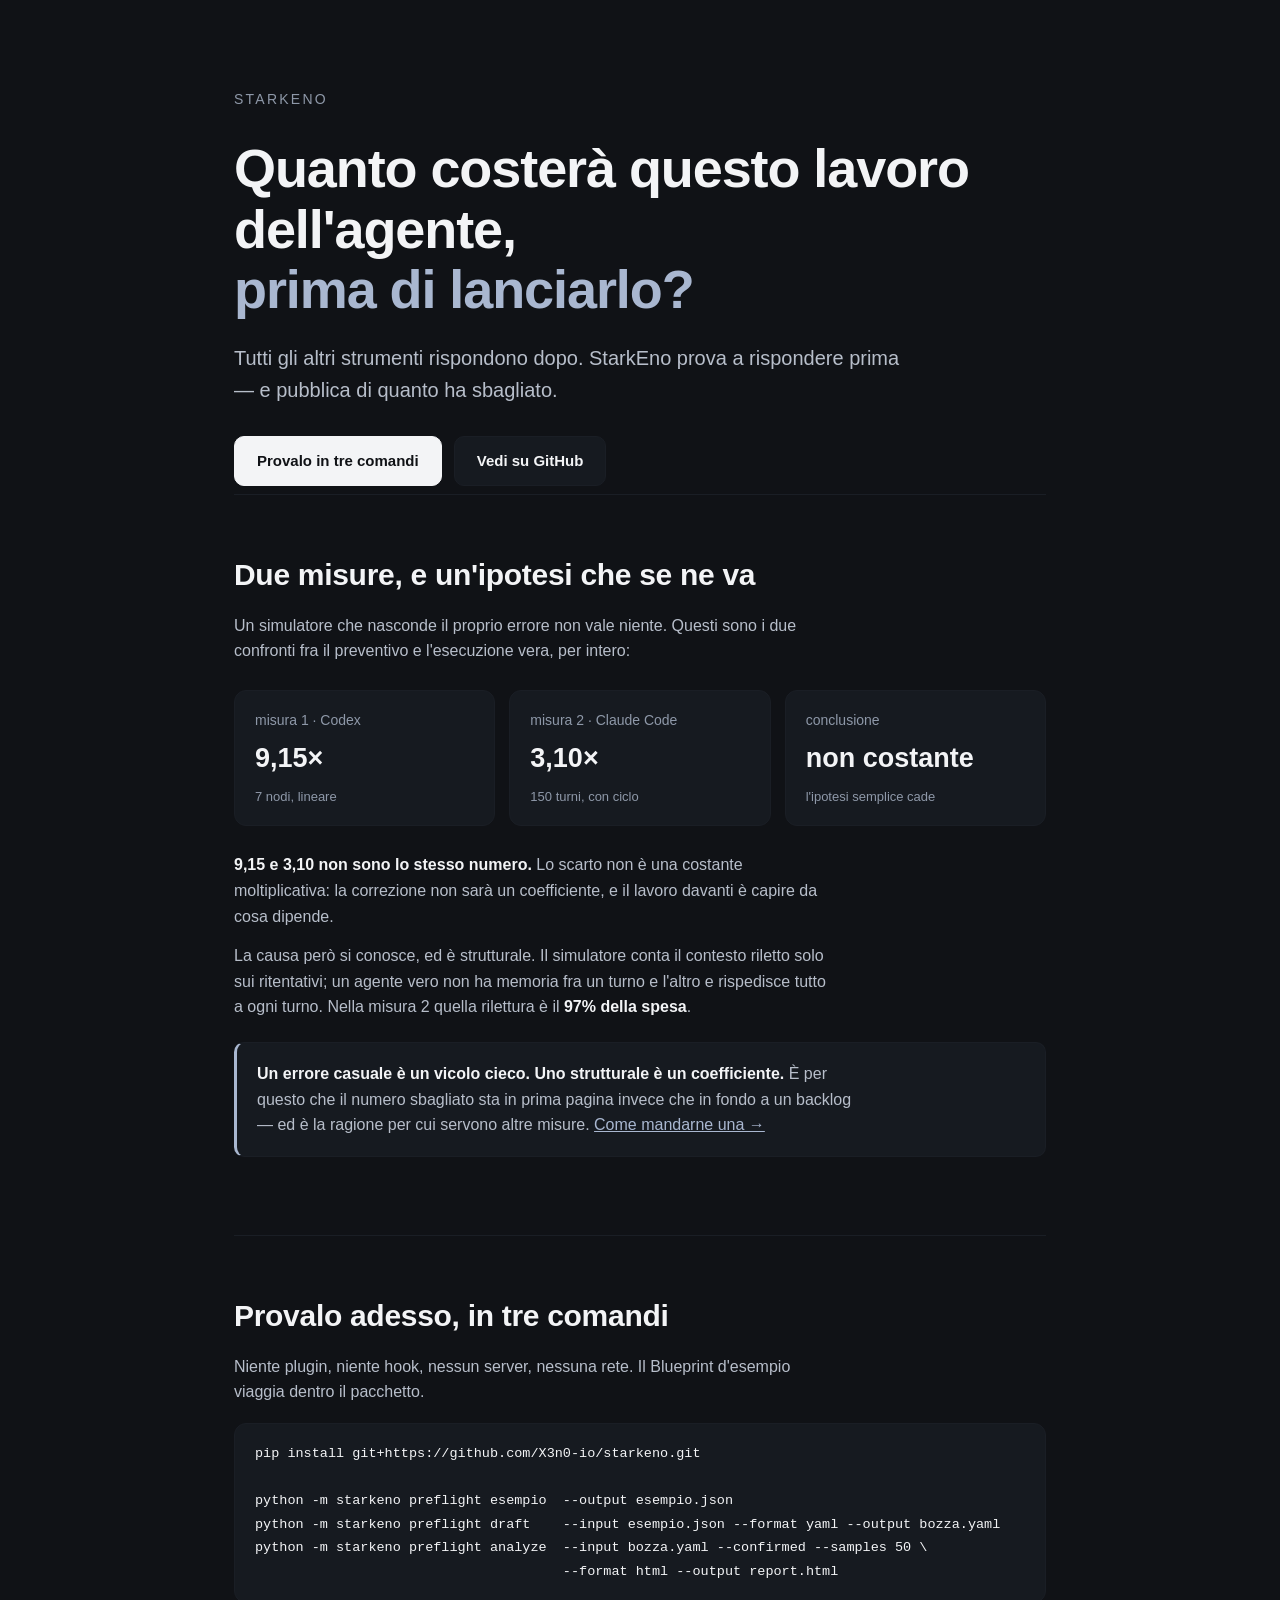
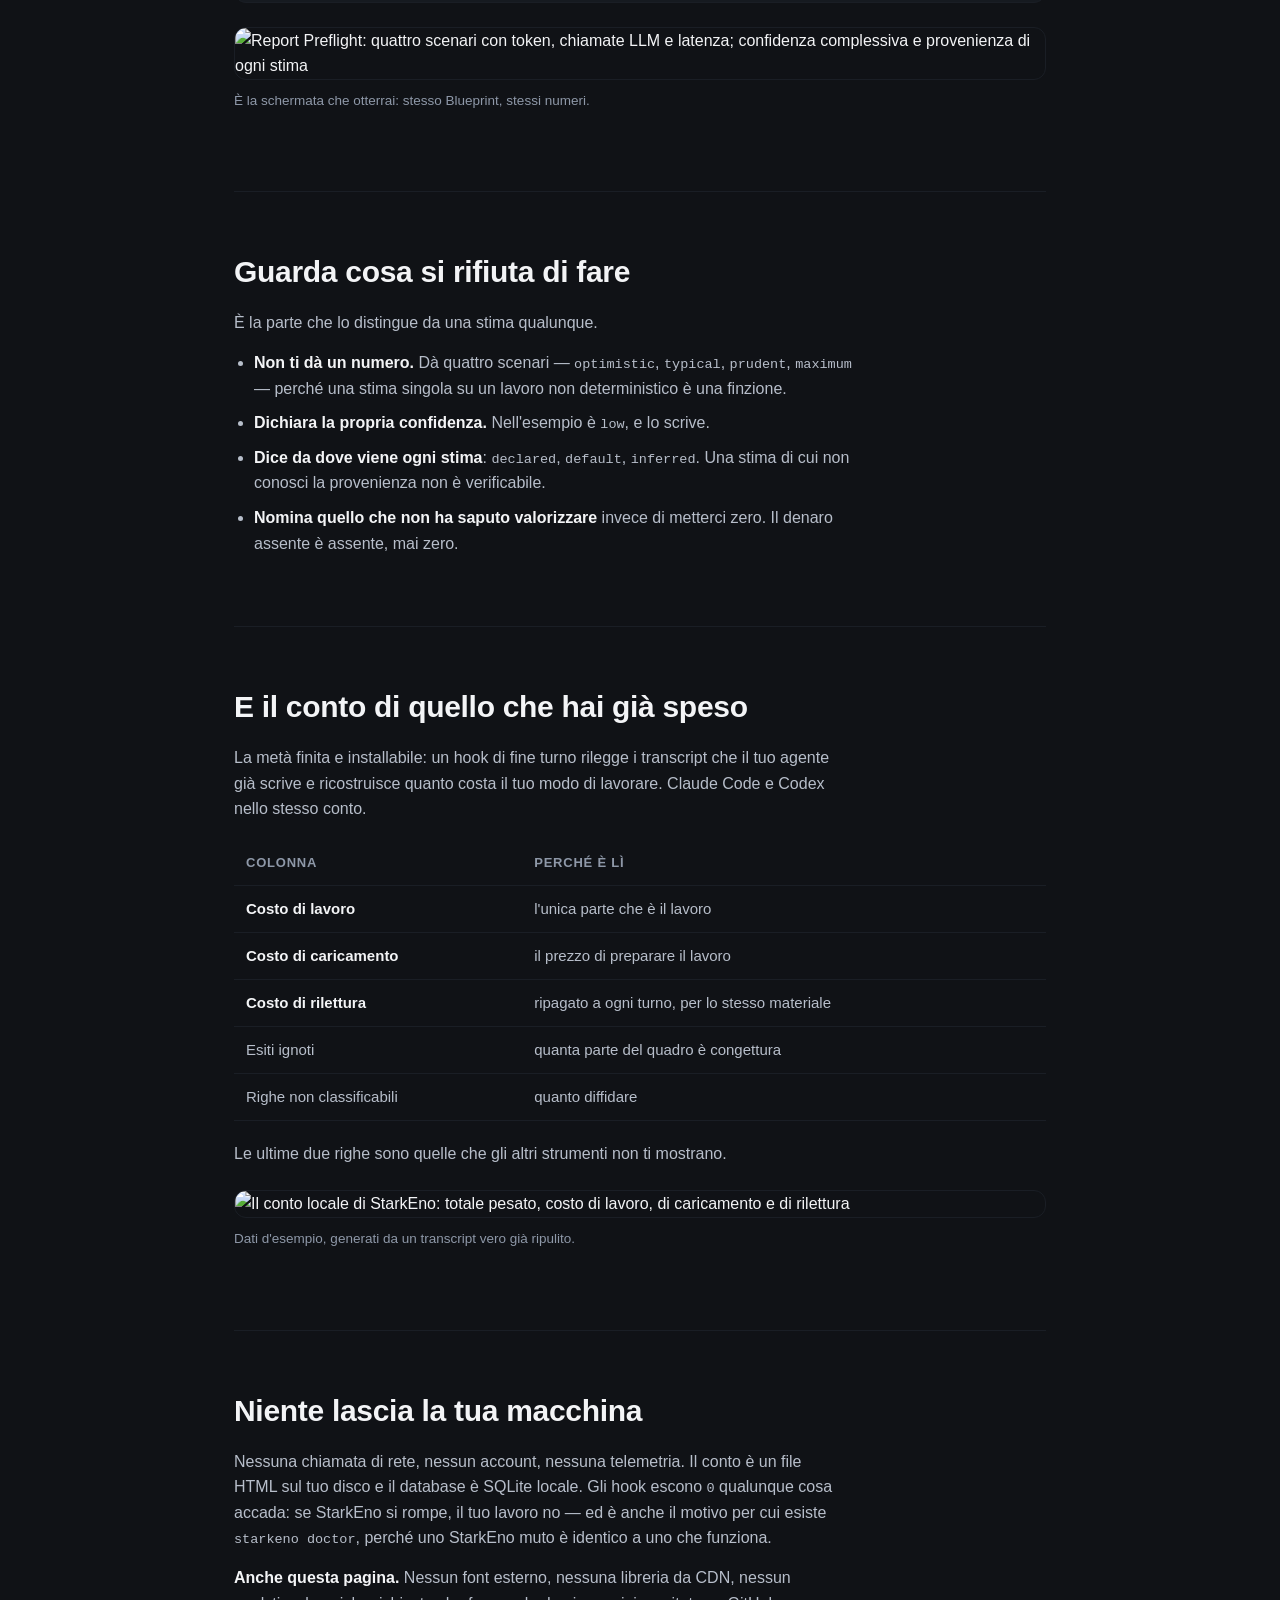
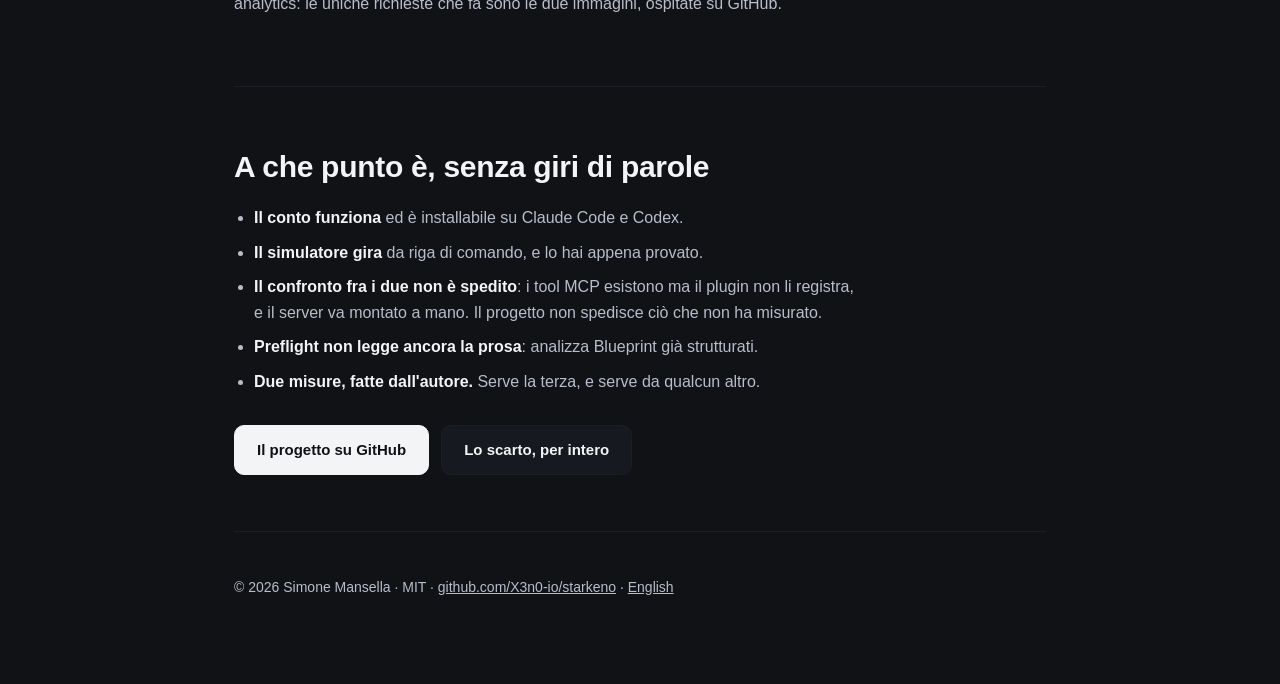
==== sito/index.html @ f973f172 "feat: il sito, e non traccia chi lo legge Il progetto non aveva un posto dove mandare chi non e' pro" ====
<!doctype html>
<html lang="it">
<head>
<meta charset="utf-8">
<meta name="viewport" content="width=device-width, initial-scale=1">
<title>StarkEno — quanto costerà, prima di lanciarlo</title>
<meta name="description" content="Simula quanto costerà un lavoro con Claude Code o Codex prima di lanciarlo, e tiene il conto locale di quanto è costato davvero. Tutto sulla tua macchina.">
<style>
  /* Nessuna richiesta a terzi: font di sistema, zero CDN, zero analytics.
     Un sito che traccia chi lo legge smentirebbe la promessa del progetto. */
  :root{
    --fondo:#101216; --carta:#161a20; --bordo:#1a1e25;
    --testo:#f3f4f6; --tenue:#b7beca; --debole:#8e98a8; --accento:#a9b7d0;
  }
  *{margin:0;padding:0;box-sizing:border-box}
  html{scroll-behavior:smooth}
  body{
    background:var(--fondo); color:var(--testo); line-height:1.6;
    font-family:-apple-system,BlinkMacSystemFont,"Segoe UI",Roboto,Helvetica,Arial,sans-serif;
    -webkit-font-smoothing:antialiased;
  }
  .guscio{max-width:860px;margin:0 auto;padding:0 24px}
  header{padding:88px 0 8px}
  .marchio{color:var(--debole);font-size:14px;letter-spacing:.16em;text-transform:uppercase;margin-bottom:28px}
  h1{font-size:clamp(32px,5.2vw,54px);line-height:1.12;letter-spacing:-.02em;font-weight:700}
  h1 em{font-style:normal;color:var(--accento)}
  .sottotitolo{margin-top:22px;font-size:clamp(17px,2.2vw,20px);color:var(--tenue);max-width:62ch}
  h2{font-size:clamp(23px,3.2vw,30px);letter-spacing:-.01em;margin-bottom:14px;font-weight:700}
  section{padding:56px 0;border-top:1px solid var(--bordo)}
  p{color:var(--tenue);max-width:68ch;margin-bottom:14px}
  p strong{color:var(--testo);font-weight:600}
  .misure{display:grid;grid-template-columns:repeat(auto-fit,minmax(200px,1fr));gap:14px;margin:26px 0}
  .box{background:var(--carta);border:1px solid var(--bordo);border-radius:12px;padding:18px 20px}
  .box .et{color:var(--debole);font-size:14px;margin-bottom:6px}
  .box .nu{font-size:27px;font-weight:700;font-variant-numeric:tabular-nums}
  .box .no{color:var(--debole);font-size:13px;margin-top:6px}
  pre{background:var(--carta);border:1px solid var(--bordo);border-radius:12px;
      padding:18px 20px;overflow-x:auto;margin:18px 0}
  code{font-family:ui-monospace,SFMono-Regular,Menlo,Consolas,monospace;font-size:13.5px;color:var(--tenue)}
  pre code{color:var(--testo);line-height:1.75}
  .cta{display:flex;gap:12px;flex-wrap:wrap;margin-top:30px}
  .bottone{display:inline-block;padding:12px 22px;border-radius:10px;text-decoration:none;
           font-weight:600;font-size:15px;border:1px solid var(--bordo)}
  .primario{background:var(--testo);color:var(--fondo);border-color:var(--testo)}
  .secondario{background:var(--carta);color:var(--testo)}
  ul{color:var(--tenue);margin:0 0 14px 20px;max-width:68ch}
  li{margin-bottom:9px}
  li strong{color:var(--testo)}
  table{width:100%;border-collapse:collapse;margin:20px 0;font-size:15px}
  th,td{text-align:left;padding:11px 12px;border-bottom:1px solid var(--bordo)}
  th{color:var(--debole);font-weight:600;font-size:13px;text-transform:uppercase;letter-spacing:.06em}
  td{color:var(--tenue)} td strong{color:var(--testo)}
  figure{margin:24px 0}
  img{width:100%;border-radius:12px;border:1px solid var(--bordo);display:block}
  figcaption{color:var(--debole);font-size:13.5px;margin-top:10px}
  .nota{background:var(--carta);border:1px solid var(--bordo);border-left:3px solid var(--accento);
        border-radius:10px;padding:18px 20px;margin:22px 0}
  .nota p:last-child{margin-bottom:0}
  footer{padding:44px 0 72px;border-top:1px solid var(--bordo);color:var(--debole);font-size:14px}
  footer a{color:var(--tenue)}
  a{color:var(--accento)}
</style>
</head>
<body>
<div class="guscio">

<header>
  <div class="marchio">StarkEno</div>
  <h1>Quanto costerà questo lavoro dell'agente,<br><em>prima di lanciarlo?</em></h1>
  <p class="sottotitolo">
    Tutti gli altri strumenti rispondono dopo. StarkEno prova a rispondere prima — e
    pubblica di quanto ha sbagliato.
  </p>
  <div class="cta">
    <a class="bottone primario" href="#prova">Provalo in tre comandi</a>
    <a class="bottone secondario" href="https://github.com/X3n0-io/starkeno">Vedi su GitHub</a>
  </div>
</header>

<section id="misure">
  <h2>Due misure, e un'ipotesi che se ne va</h2>
  <p>
    Un simulatore che nasconde il proprio errore non vale niente. Questi sono i due
    confronti fra il preventivo e l'esecuzione vera, per intero:
  </p>
  <div class="misure">
    <div class="box"><div class="et">misura 1 · Codex</div><div class="nu">9,15×</div><div class="no">7 nodi, lineare</div></div>
    <div class="box"><div class="et">misura 2 · Claude Code</div><div class="nu">3,10×</div><div class="no">150 turni, con ciclo</div></div>
    <div class="box"><div class="et">conclusione</div><div class="nu">non costante</div><div class="no">l'ipotesi semplice cade</div></div>
  </div>
  <p>
    <strong>9,15 e 3,10 non sono lo stesso numero.</strong> Lo scarto non è una costante
    moltiplicativa: la correzione non sarà un coefficiente, e il lavoro davanti è capire
    da cosa dipende.
  </p>
  <p>
    La causa però si conosce, ed è strutturale. Il simulatore conta il contesto riletto
    solo sui ritentativi; un agente vero non ha memoria fra un turno e l'altro e
    rispedisce tutto a ogni turno. Nella misura 2 quella rilettura è il
    <strong>97% della spesa</strong>.
  </p>
  <div class="nota">
    <p>
      <strong>Un errore casuale è un vicolo cieco. Uno strutturale è un coefficiente.</strong>
      È per questo che il numero sbagliato sta in prima pagina invece che in fondo a un
      backlog — ed è la ragione per cui servono altre misure.
      <a href="https://github.com/X3n0-io/starkeno/blob/main/docs/lo-scarto-9x.md">Come mandarne una →</a>
    </p>
  </div>
</section>

<section id="prova">
  <h2>Provalo adesso, in tre comandi</h2>
  <p>
    Niente plugin, niente hook, nessun server, nessuna rete. Il Blueprint d'esempio
    viaggia dentro il pacchetto.
  </p>
<pre><code>pip install git+https://github.com/X3n0-io/starkeno.git

python -m starkeno preflight esempio  --output esempio.json
python -m starkeno preflight draft    --input esempio.json --format yaml --output bozza.yaml
python -m starkeno preflight analyze  --input bozza.yaml --confirmed --samples 50 \
                                      --format html --output report.html</code></pre>
  <figure>
    <img src="https://raw.githubusercontent.com/X3n0-io/starkeno/main/docs/immagini/simulazione.png"
         alt="Report Preflight: quattro scenari con token, chiamate LLM e latenza; confidenza complessiva e provenienza di ogni stima">
    <figcaption>È la schermata che otterrai: stesso Blueprint, stessi numeri.</figcaption>
  </figure>
</section>

<section id="rifiuta">
  <h2>Guarda cosa si rifiuta di fare</h2>
  <p>È la parte che lo distingue da una stima qualunque.</p>
  <ul>
    <li><strong>Non ti dà un numero.</strong> Dà quattro scenari — <code>optimistic</code>, <code>typical</code>, <code>prudent</code>, <code>maximum</code> — perché una stima singola su un lavoro non deterministico è una finzione.</li>
    <li><strong>Dichiara la propria confidenza.</strong> Nell'esempio è <code>low</code>, e lo scrive.</li>
    <li><strong>Dice da dove viene ogni stima</strong>: <code>declared</code>, <code>default</code>, <code>inferred</code>. Una stima di cui non conosci la provenienza non è verificabile.</li>
    <li><strong>Nomina quello che non ha saputo valorizzare</strong> invece di metterci zero. Il denaro assente è assente, mai zero.</li>
  </ul>
</section>

<section id="conto">
  <h2>E il conto di quello che hai già speso</h2>
  <p>
    La metà finita e installabile: un hook di fine turno rilegge i transcript che il tuo
    agente già scrive e ricostruisce quanto costa il tuo modo di lavorare. Claude Code e
    Codex nello stesso conto.
  </p>
  <table>
    <tr><th>Colonna</th><th>Perché è lì</th></tr>
    <tr><td><strong>Costo di lavoro</strong></td><td>l'unica parte che è il lavoro</td></tr>
    <tr><td><strong>Costo di caricamento</strong></td><td>il prezzo di preparare il lavoro</td></tr>
    <tr><td><strong>Costo di rilettura</strong></td><td>ripagato a ogni turno, per lo stesso materiale</td></tr>
    <tr><td>Esiti ignoti</td><td>quanta parte del quadro è congettura</td></tr>
    <tr><td>Righe non classificabili</td><td>quanto diffidare</td></tr>
  </table>
  <p>Le ultime due righe sono quelle che gli altri strumenti non ti mostrano.</p>
  <figure>
    <img src="https://raw.githubusercontent.com/X3n0-io/starkeno/main/docs/immagini/conto.png"
         alt="Il conto locale di StarkEno: totale pesato, costo di lavoro, di caricamento e di rilettura">
    <figcaption>Dati d'esempio, generati da un transcript vero già ripulito.</figcaption>
  </figure>
</section>

<section id="locale">
  <h2>Niente lascia la tua macchina</h2>
  <p>
    Nessuna chiamata di rete, nessun account, nessuna telemetria. Il conto è un file HTML
    sul tuo disco e il database è SQLite locale. Gli hook escono <code>0</code> qualunque
    cosa accada: se StarkEno si rompe, il tuo lavoro no — ed è anche il motivo per cui
    esiste <code>starkeno doctor</code>, perché uno StarkEno muto è identico a uno che
    funziona.
  </p>
  <p>
    <strong>Anche questa pagina.</strong> Nessun font esterno, nessuna libreria da CDN,
    nessun analytics: le uniche richieste che fa sono le due immagini, ospitate su GitHub.
  </p>
</section>

<section id="stato">
  <h2>A che punto è, senza giri di parole</h2>
  <ul>
    <li><strong>Il conto funziona</strong> ed è installabile su Claude Code e Codex.</li>
    <li><strong>Il simulatore gira</strong> da riga di comando, e lo hai appena provato.</li>
    <li><strong>Il confronto fra i due non è spedito</strong>: i tool MCP esistono ma il plugin non li registra, e il server va montato a mano. Il progetto non spedisce ciò che non ha misurato.</li>
    <li><strong>Preflight non legge ancora la prosa</strong>: analizza Blueprint già strutturati.</li>
    <li><strong>Due misure, fatte dall'autore.</strong> Serve la terza, e serve da qualcun altro.</li>
  </ul>
  <div class="cta">
    <a class="bottone primario" href="https://github.com/X3n0-io/starkeno">Il progetto su GitHub</a>
    <a class="bottone secondario" href="https://github.com/X3n0-io/starkeno/blob/main/docs/lo-scarto-9x.md">Lo scarto, per intero</a>
  </div>
</section>

<footer>
  <p>
    © 2026 Simone Mansella · MIT ·
    <a href="https://github.com/X3n0-io/starkeno">github.com/X3n0-io/starkeno</a> ·
    <a href="https://github.com/X3n0-io/starkeno/blob/main/README.en.md">English</a>
  </p>
</footer>

</div>
</body>
</html>
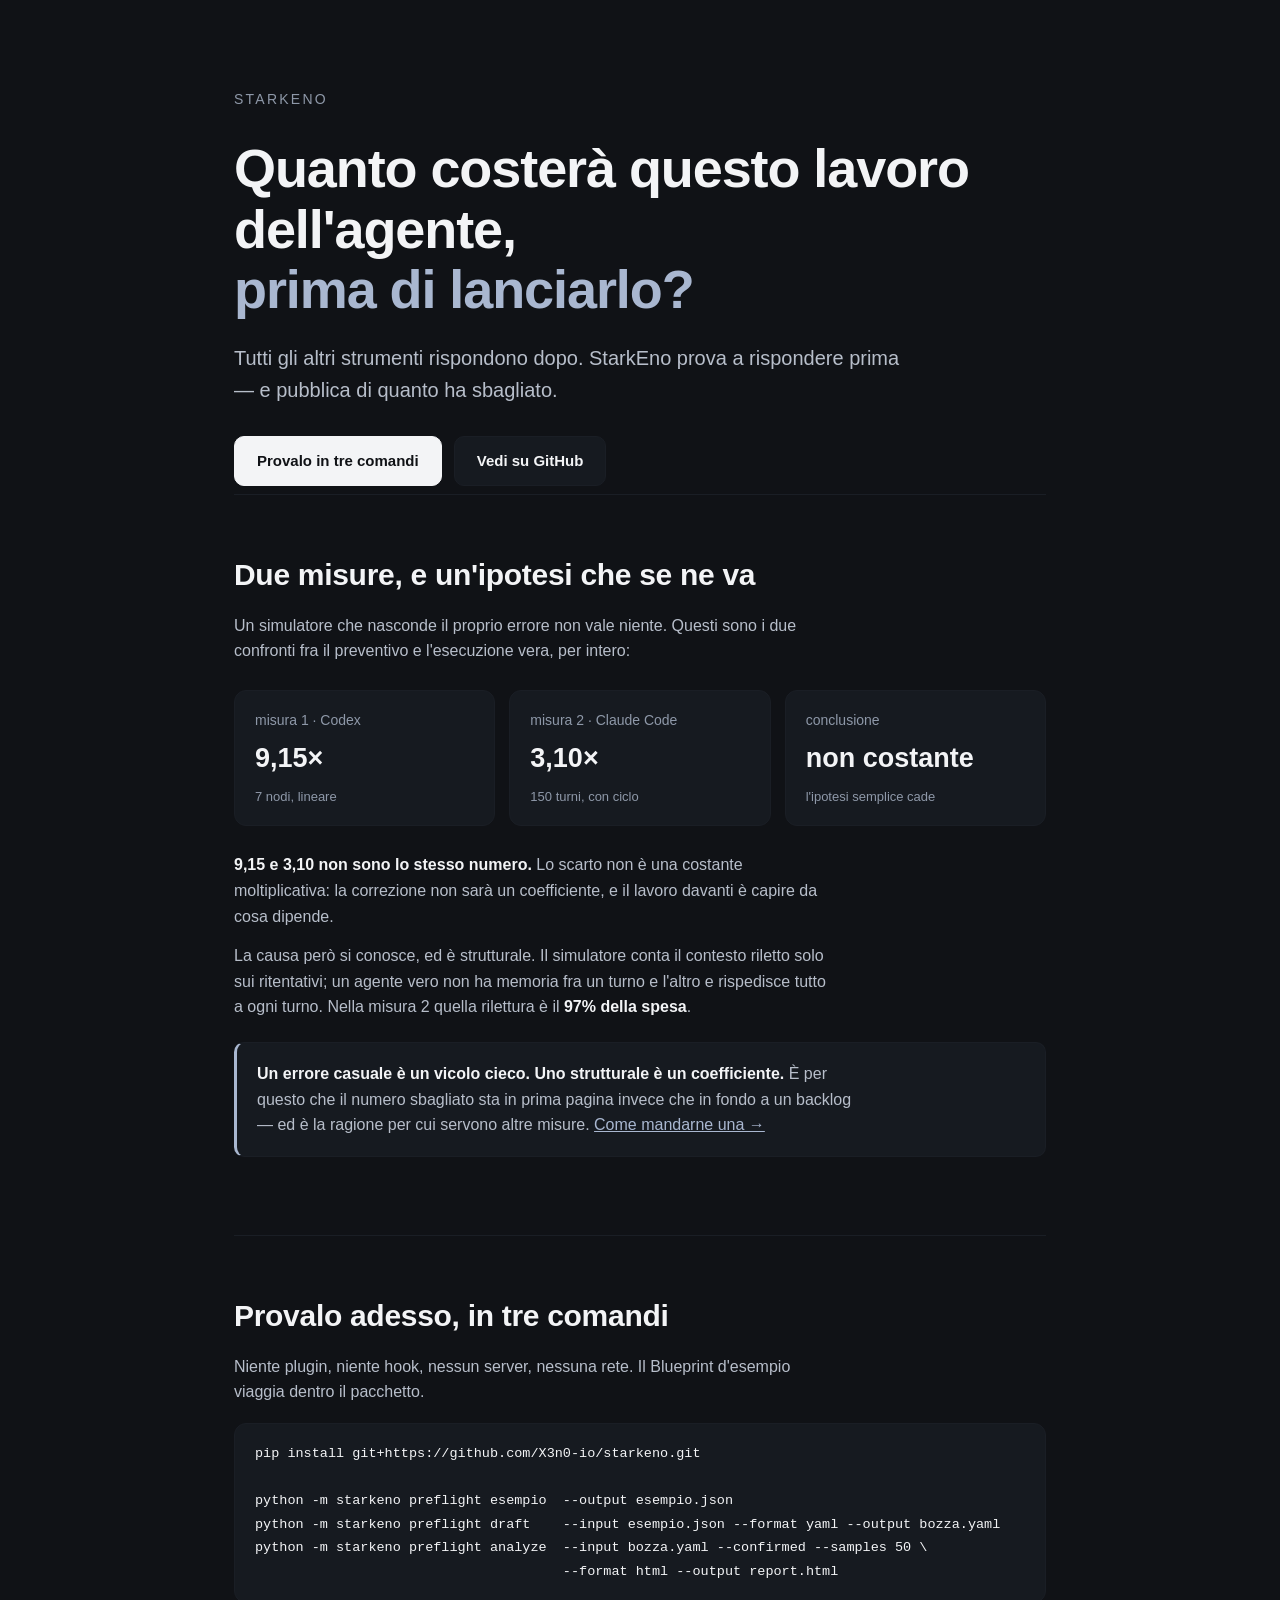
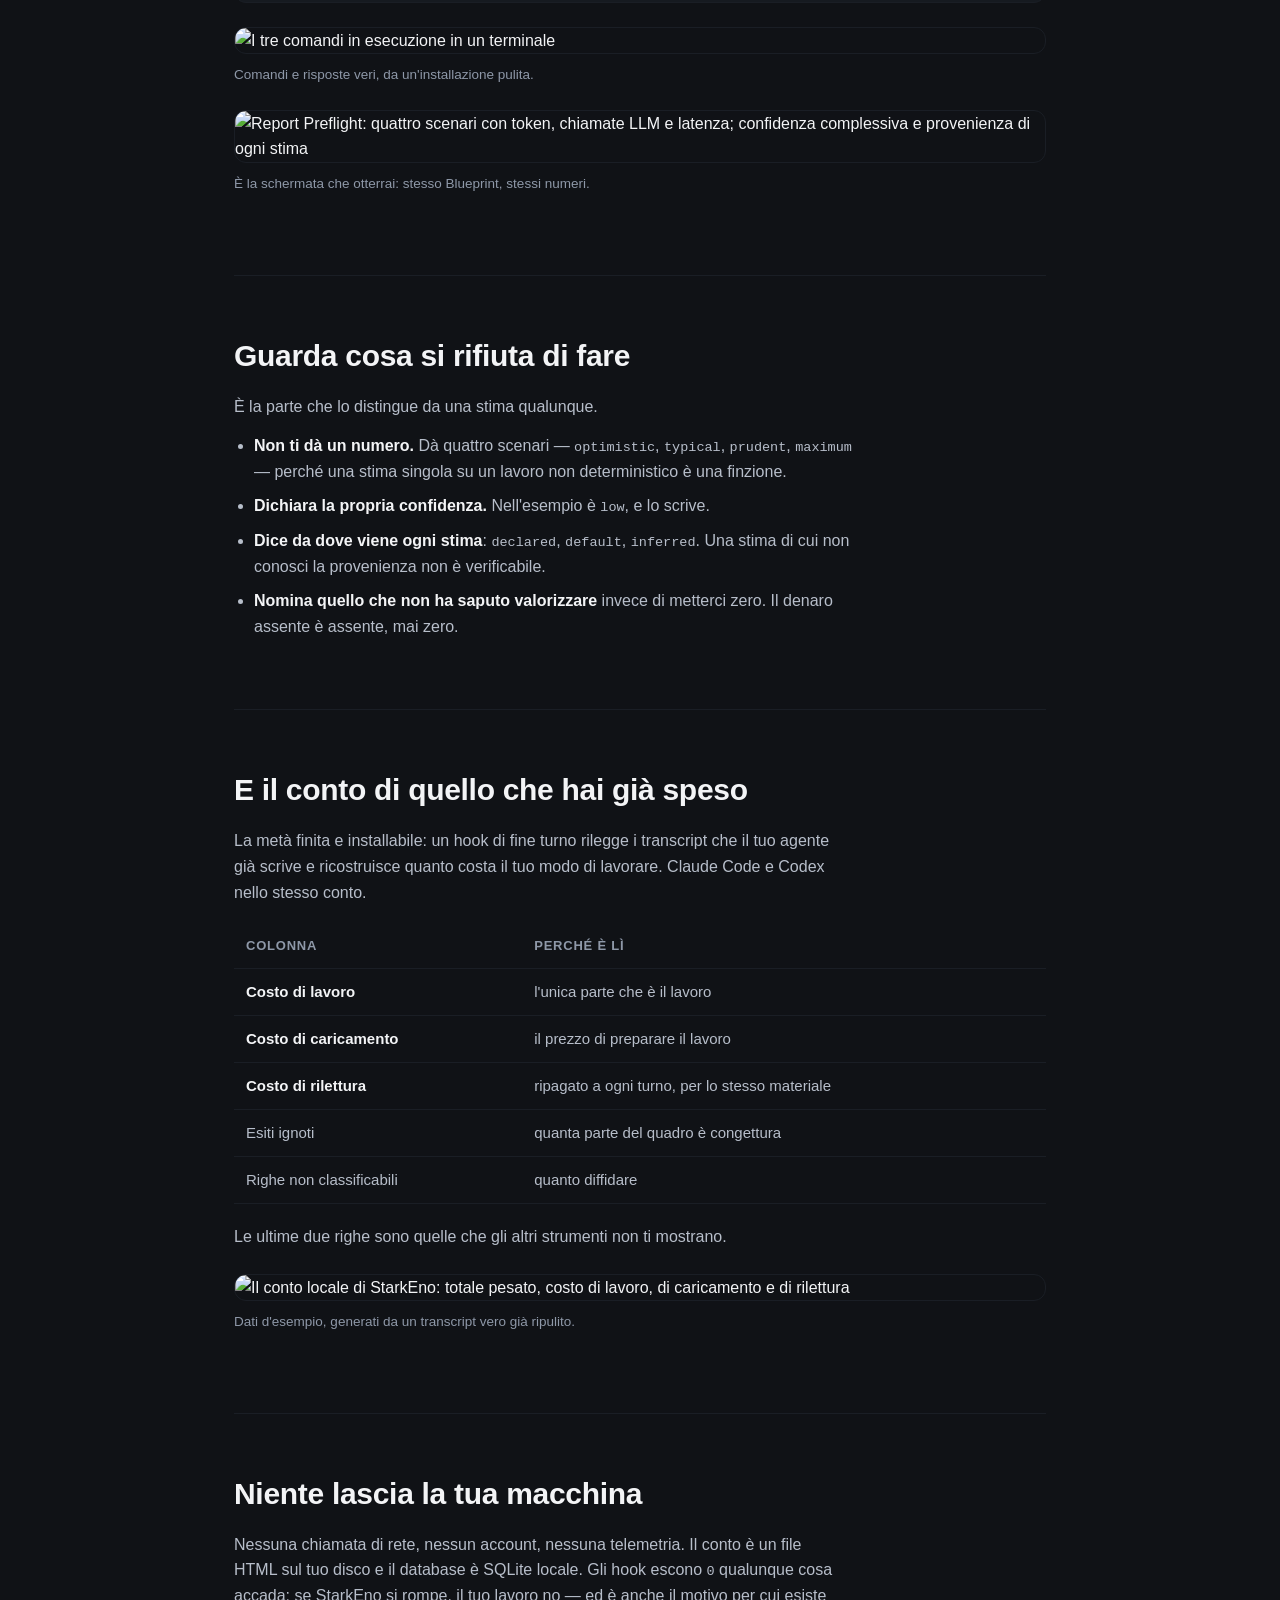
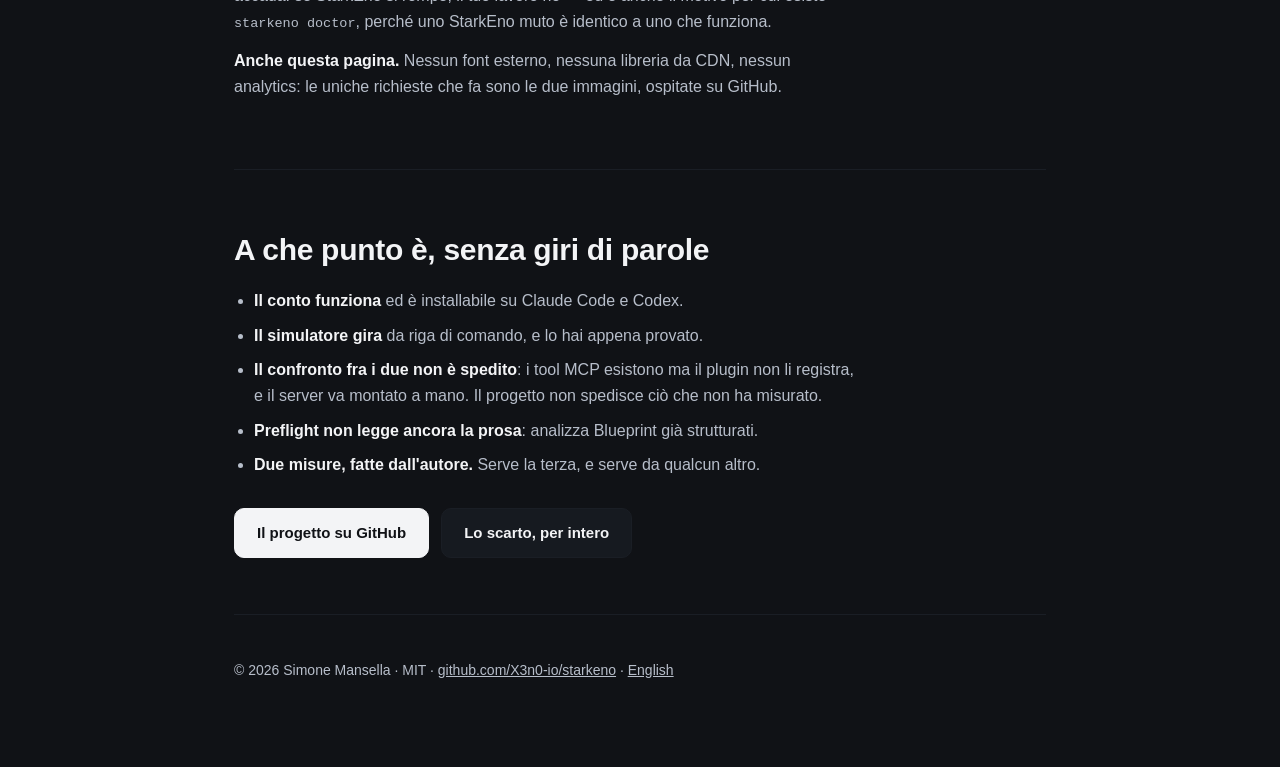
==== commit 5313491b: "feat: la GIF dei tre comandi, e il sito collegato da ogni porta Lo screenshot del report mostra il R" ====
--- a/sito/index.html
+++ b/sito/index.html
@@ -122,6 +122,11 @@
 python -m starkeno preflight analyze  --input bozza.yaml --confirmed --samples 50 \
                                       --format html --output report.html</code></pre>
   <figure>
+    <img src="https://raw.githubusercontent.com/X3n0-io/starkeno/main/docs/immagini/simulatore.gif"
+         alt="I tre comandi in esecuzione in un terminale">
+    <figcaption>Comandi e risposte veri, da un'installazione pulita.</figcaption>
+  </figure>
+  <figure>
     <img src="https://raw.githubusercontent.com/X3n0-io/starkeno/main/docs/immagini/simulazione.png"
          alt="Report Preflight: quattro scenari con token, chiamate LLM e latenza; confidenza complessiva e provenienza di ogni stima">
     <figcaption>È la schermata che otterrai: stesso Blueprint, stessi numeri.</figcaption>
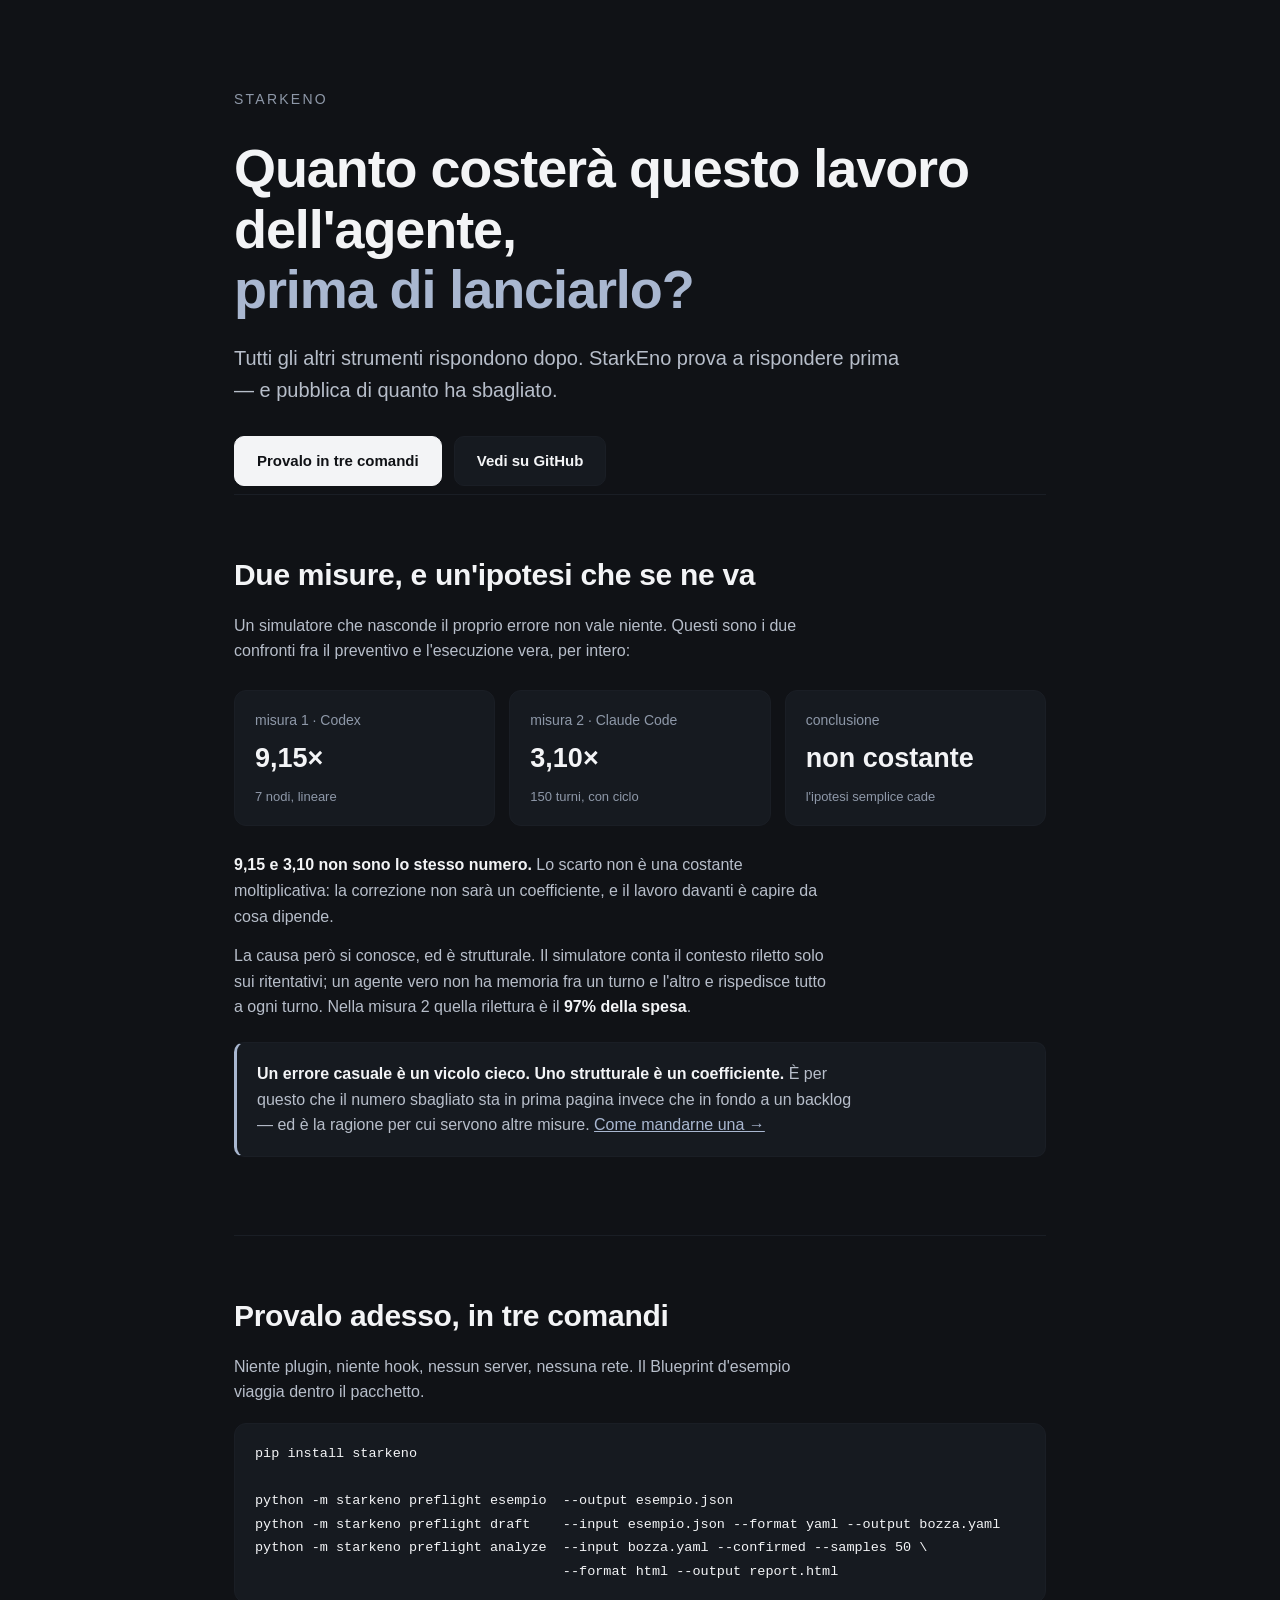
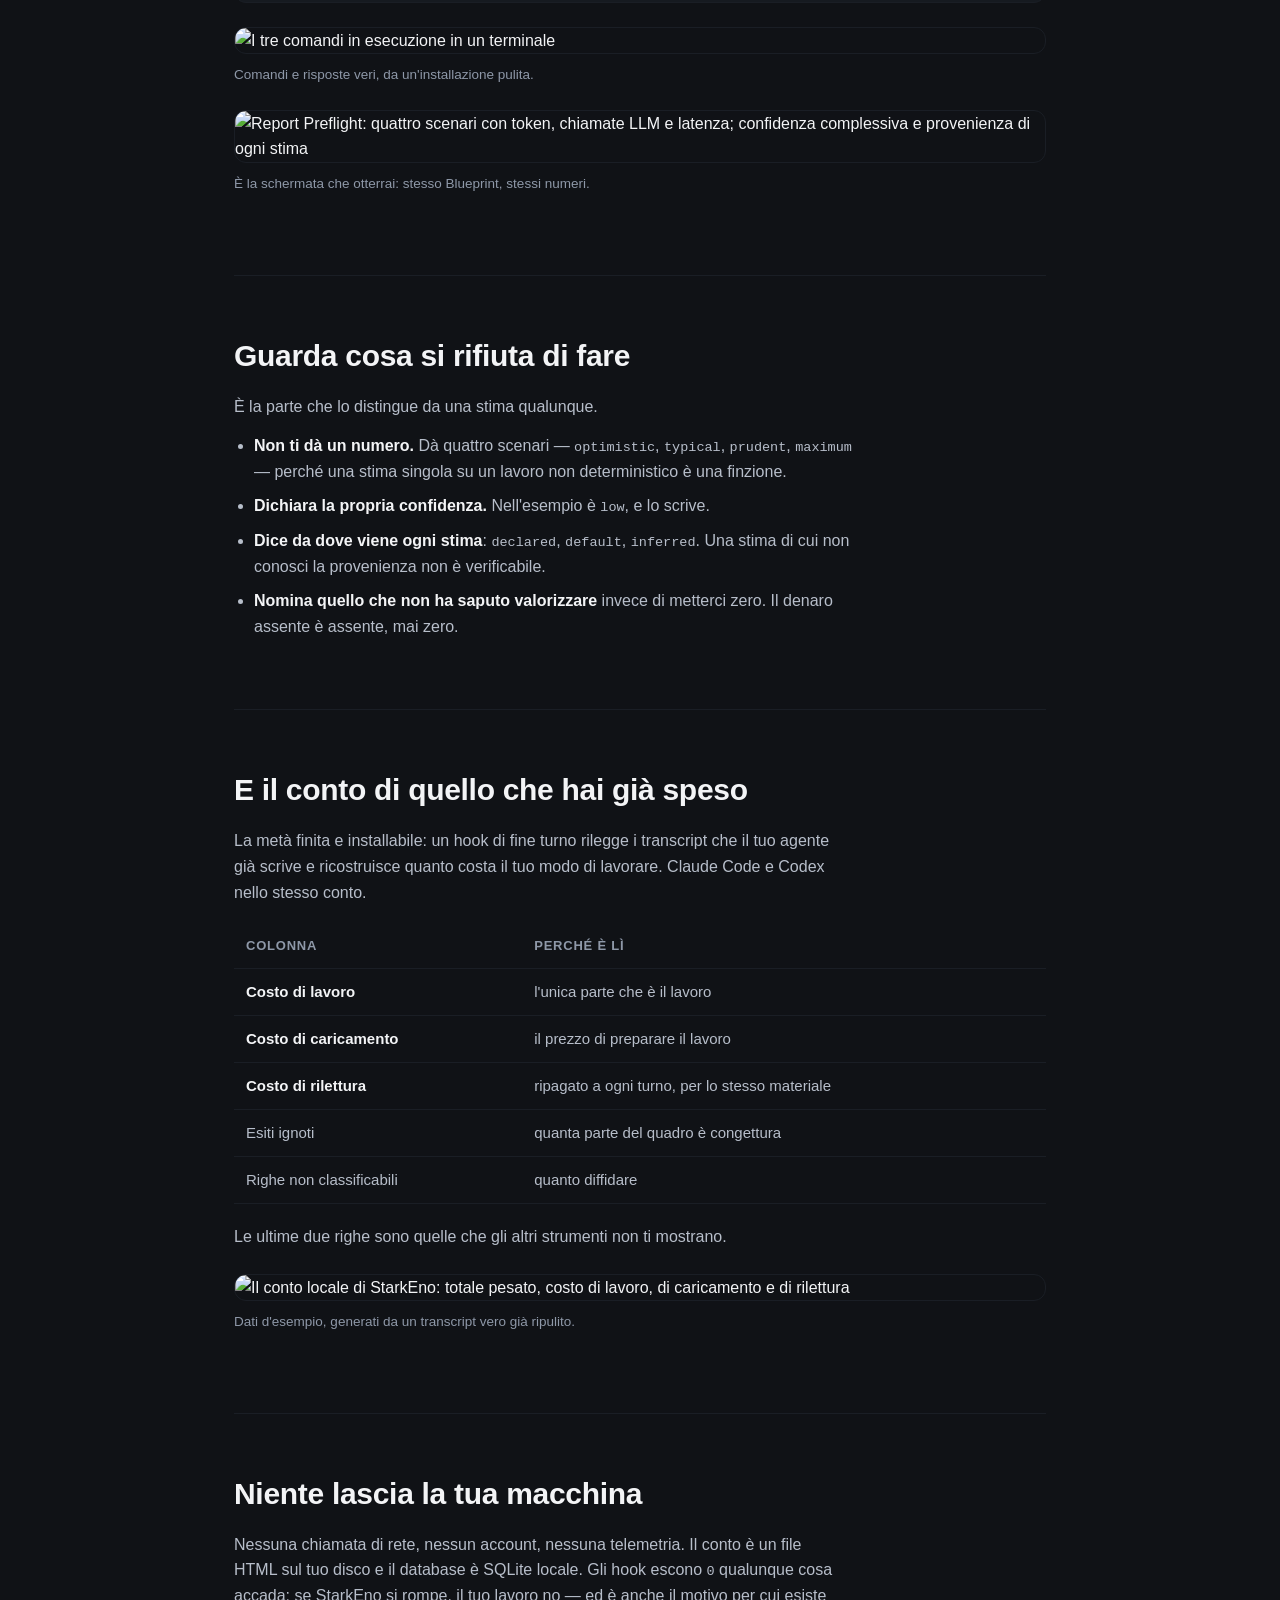
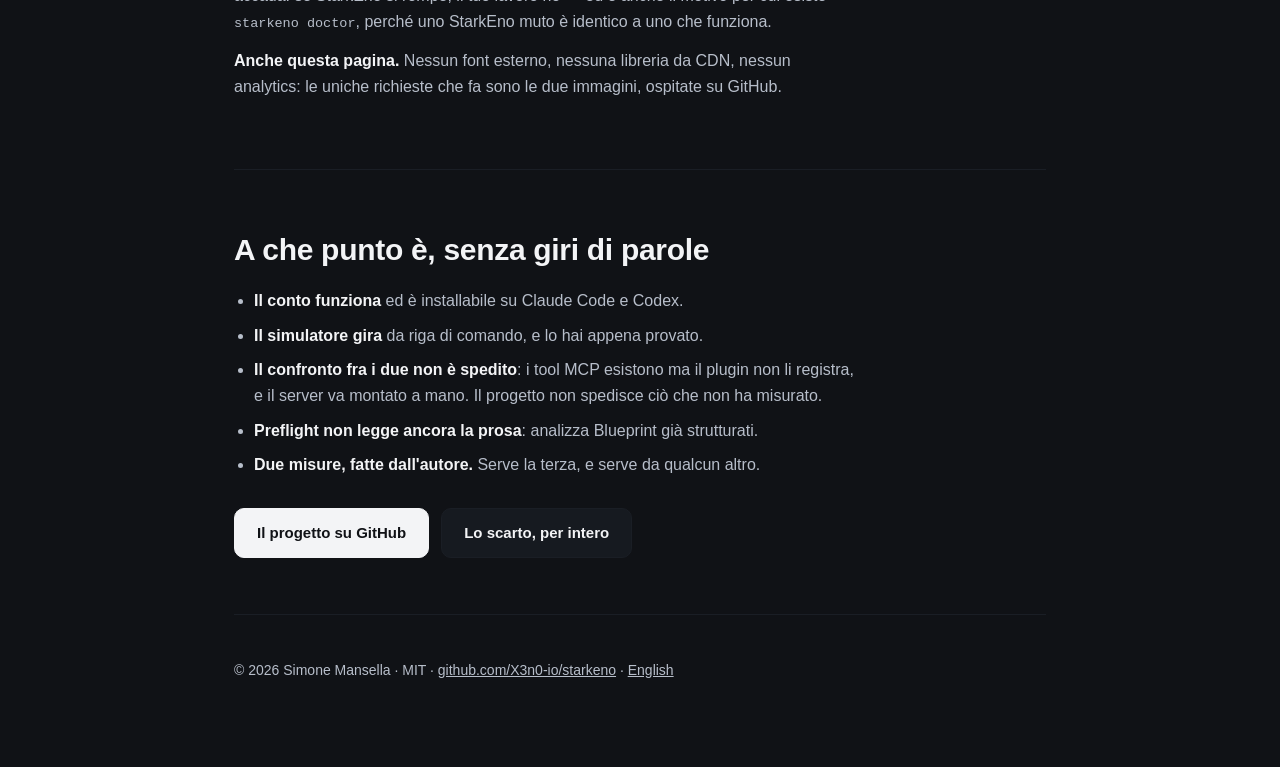
==== commit 7af6c997: "release: 0.4.1 — `pip install starkeno` La 0.4.0 e' su PyPI: wheel e sdist, pubblicate dal workflow " ====
--- a/sito/index.html
+++ b/sito/index.html
@@ -115,7 +115,7 @@
     Niente plugin, niente hook, nessun server, nessuna rete. Il Blueprint d'esempio
     viaggia dentro il pacchetto.
   </p>
-<pre><code>pip install git+https://github.com/X3n0-io/starkeno.git
+<pre><code>pip install starkeno
 
 python -m starkeno preflight esempio  --output esempio.json
 python -m starkeno preflight draft    --input esempio.json --format yaml --output bozza.yaml
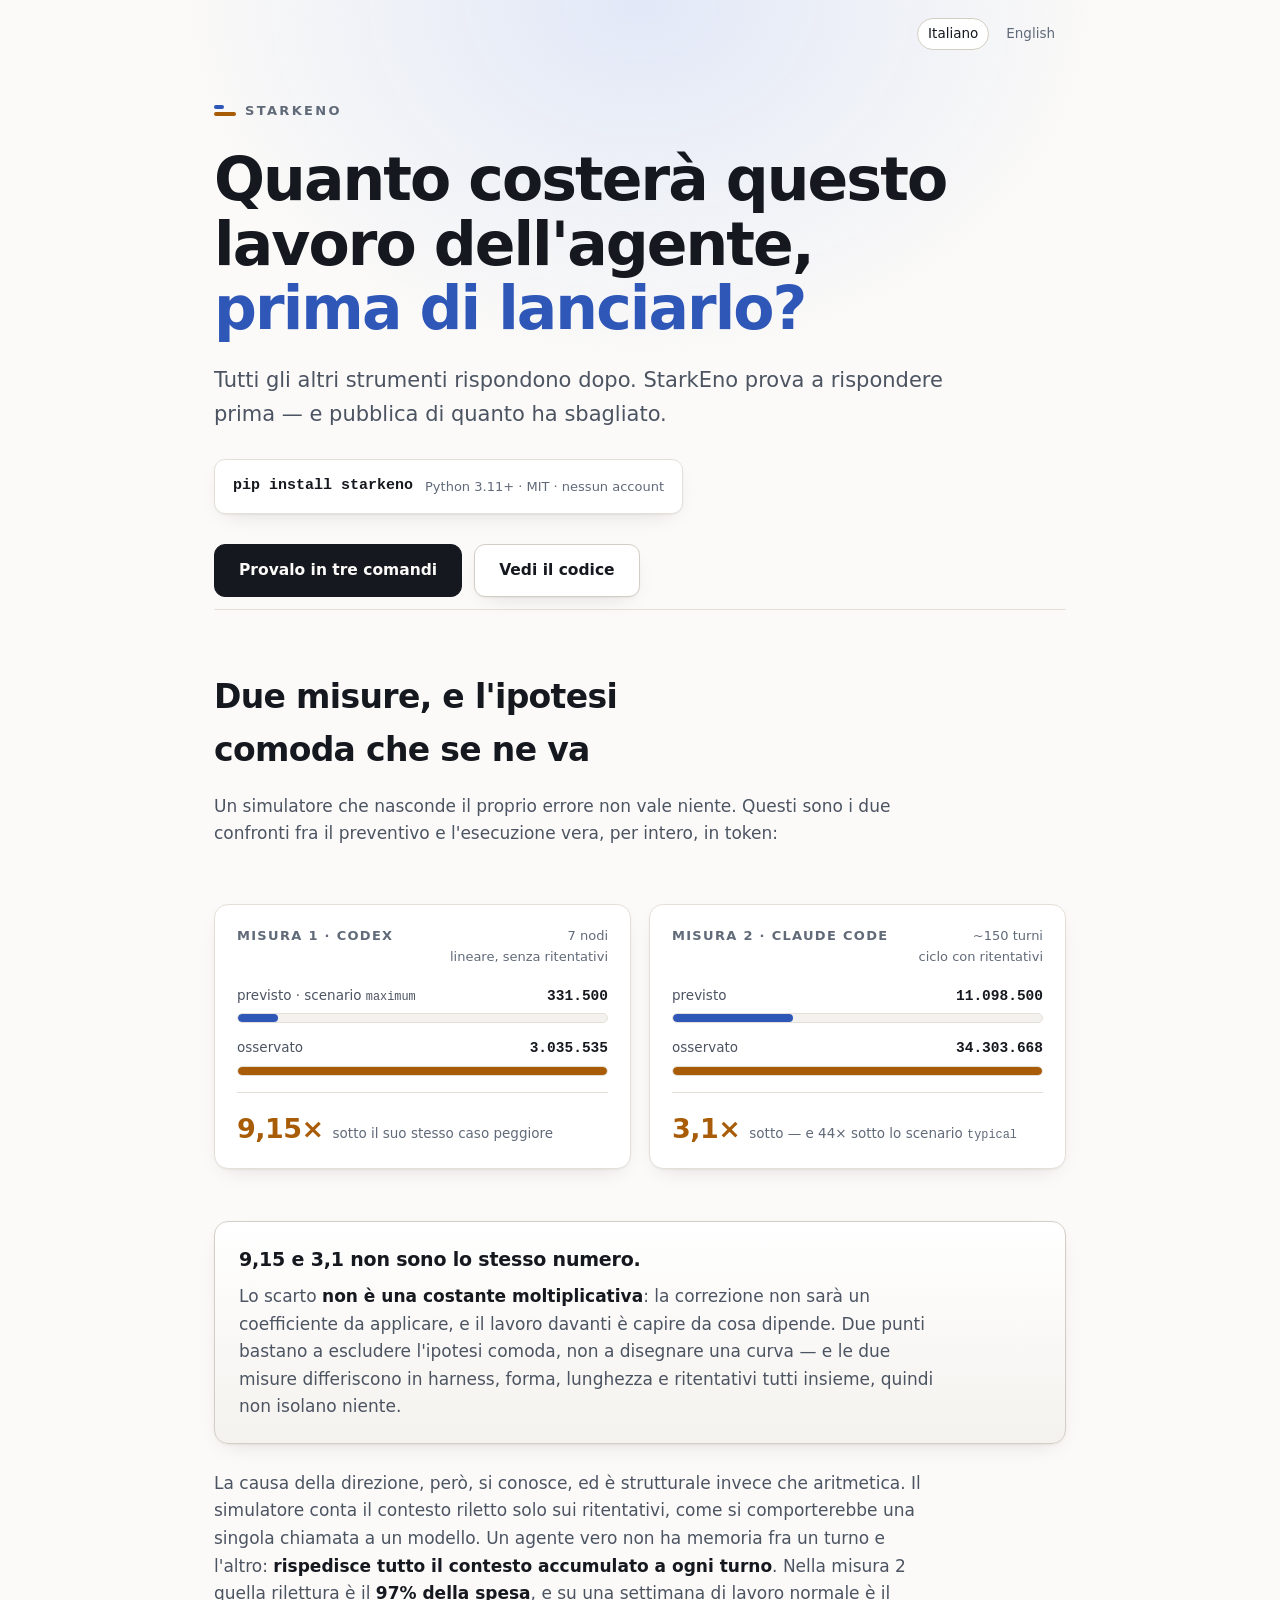
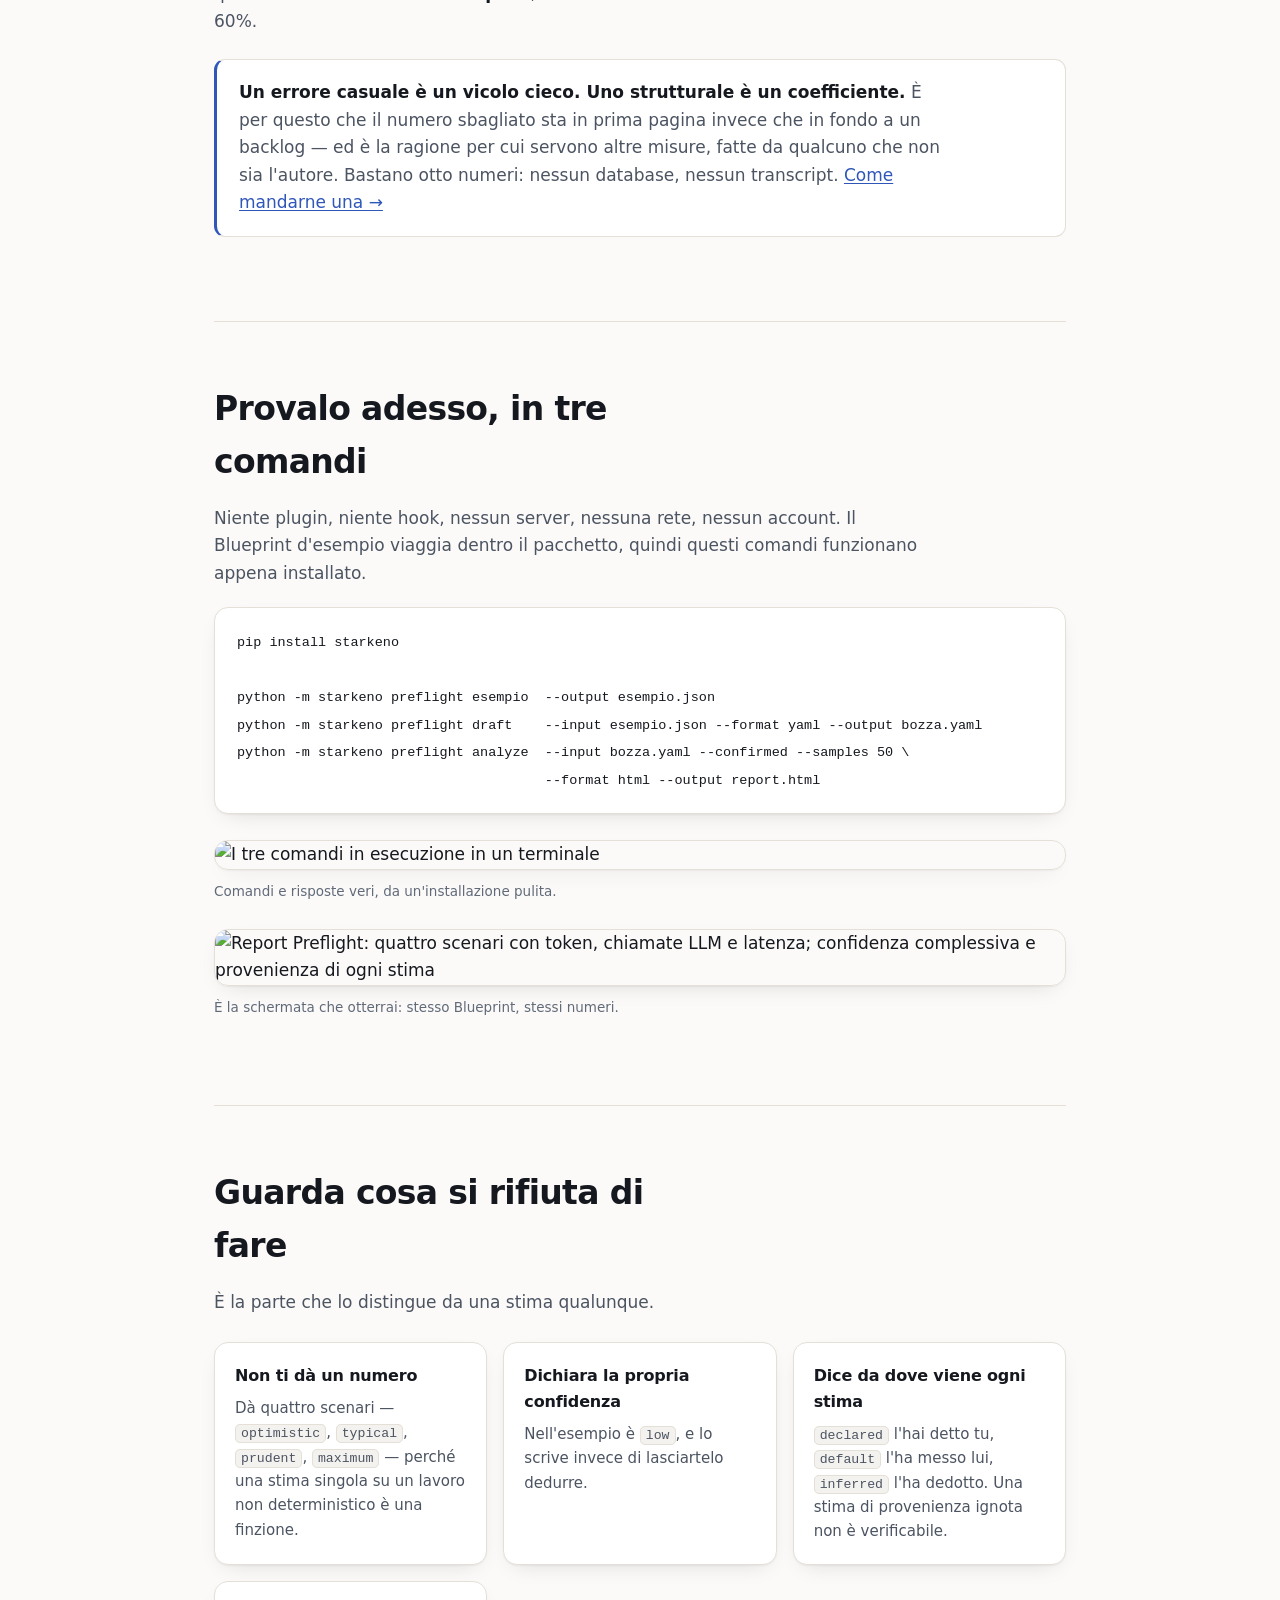
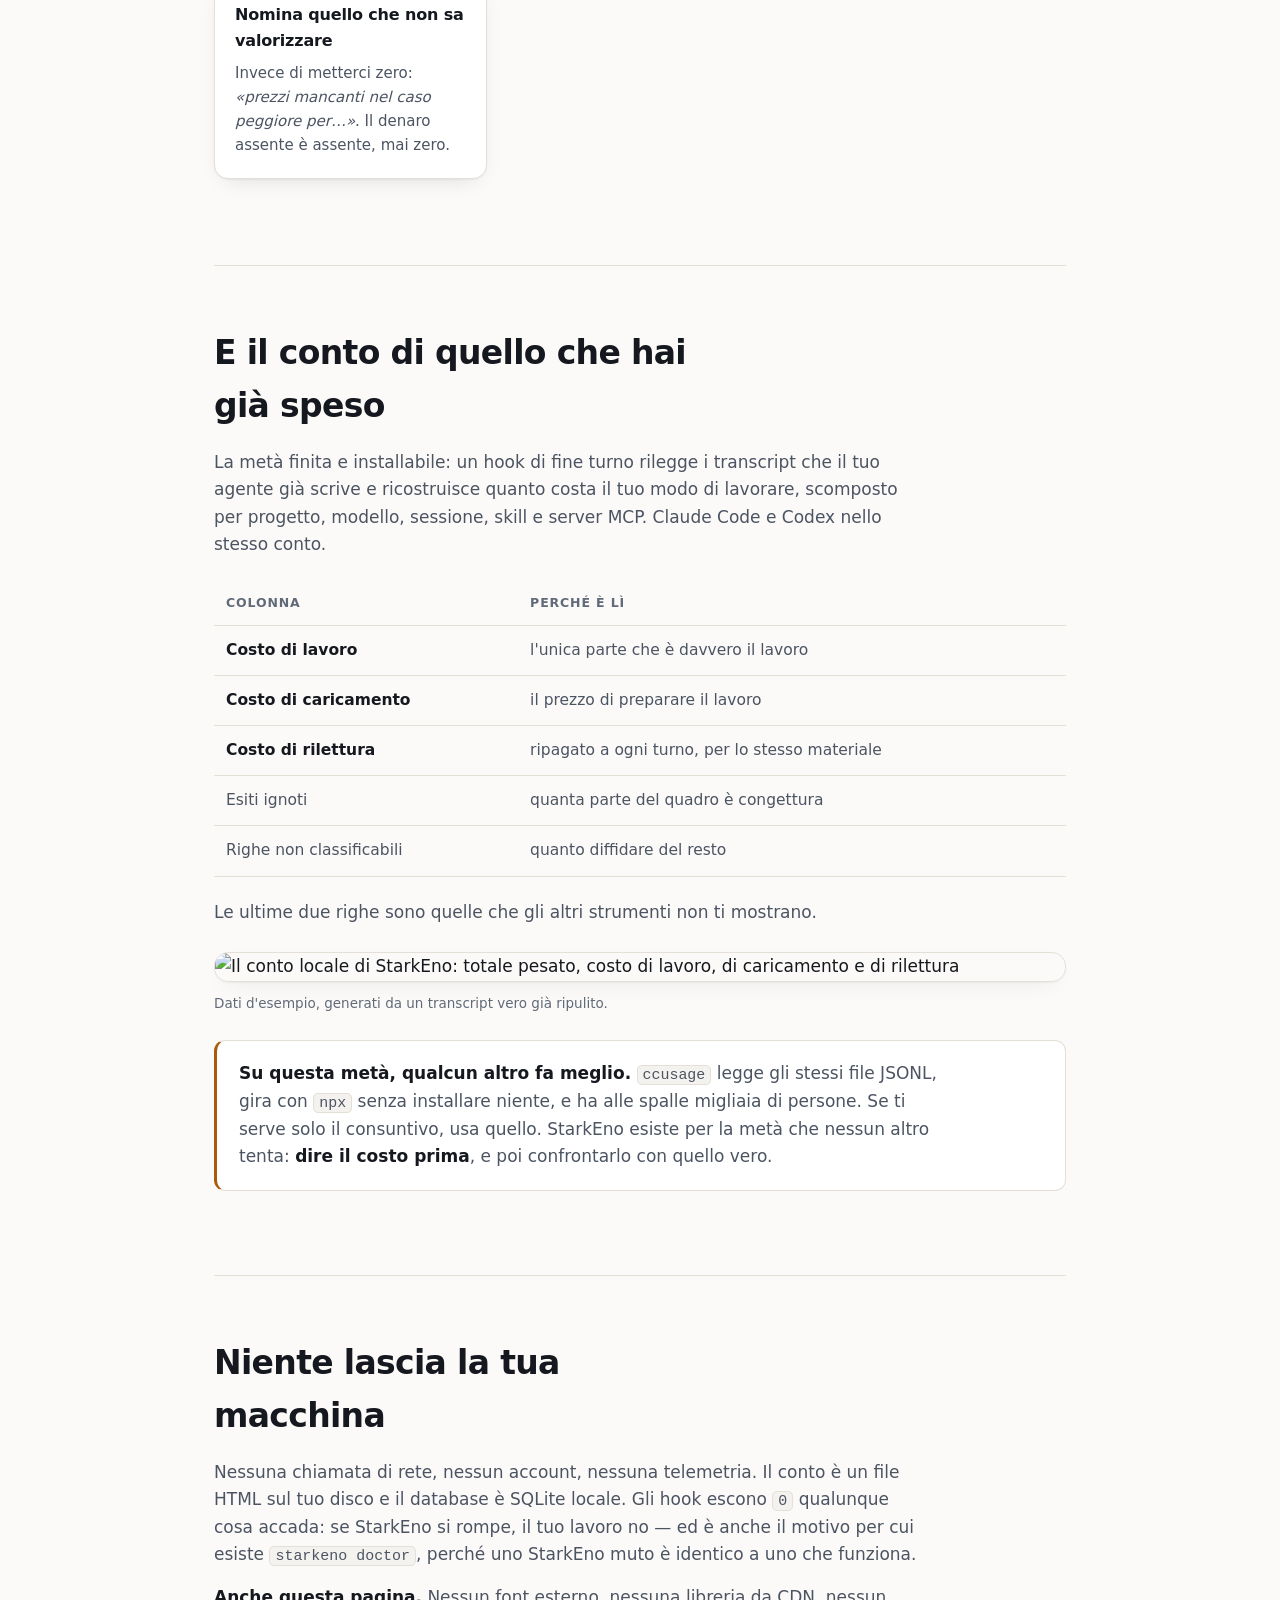
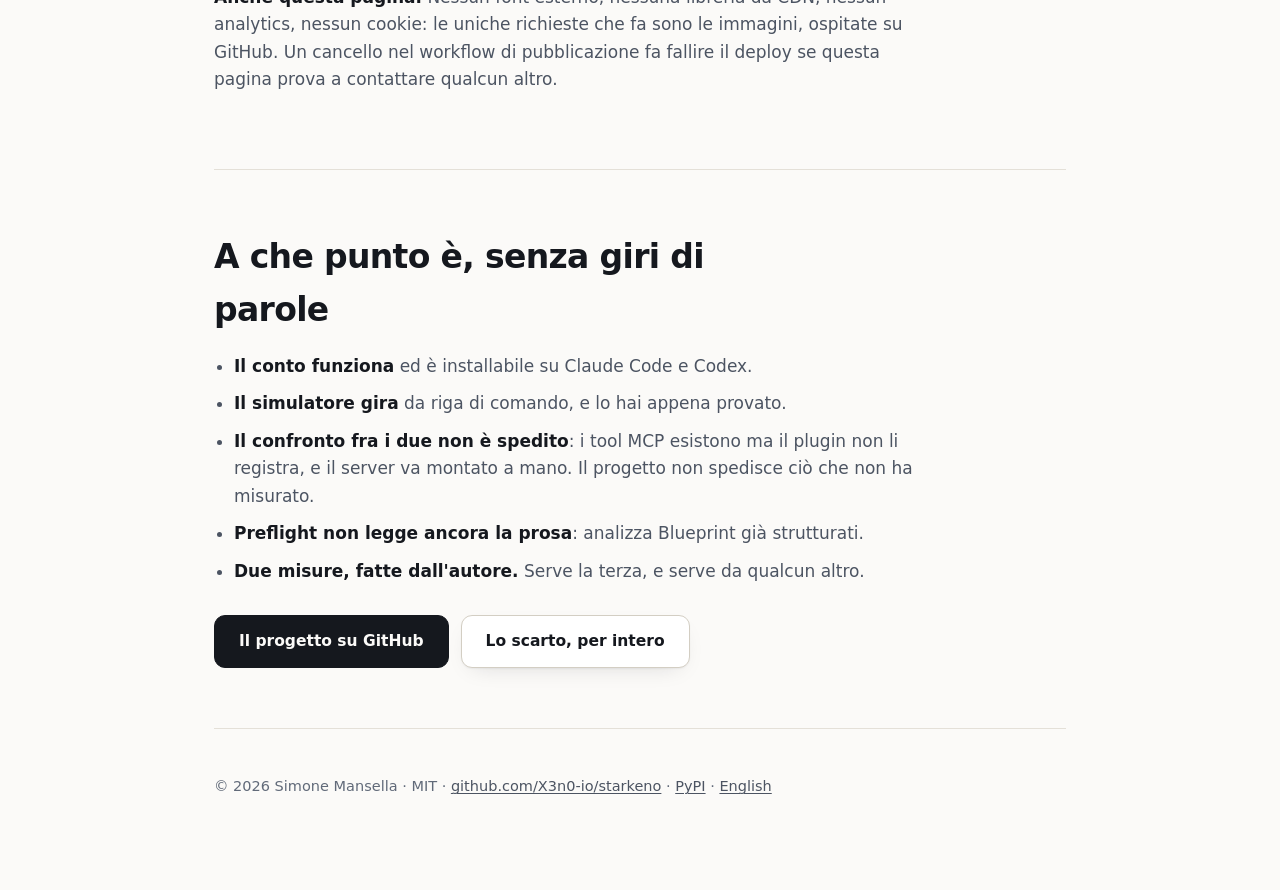
==== commit 1dd54142: "feat: il sito in due lingue, e il confronto disegnato invece che raccontato Chi apre un link da Hack" ====
--- a/sito/index.html
+++ b/sito/index.html
@@ -4,106 +4,125 @@
 <meta charset="utf-8">
 <meta name="viewport" content="width=device-width, initial-scale=1">
 <title>StarkEno — quanto costerà, prima di lanciarlo</title>
-<meta name="description" content="Simula quanto costerà un lavoro con Claude Code o Codex prima di lanciarlo, e tiene il conto locale di quanto è costato davvero. Tutto sulla tua macchina.">
-<style>
-  /* Nessuna richiesta a terzi: font di sistema, zero CDN, zero analytics.
-     Un sito che traccia chi lo legge smentirebbe la promessa del progetto. */
-  :root{
-    --fondo:#101216; --carta:#161a20; --bordo:#1a1e25;
-    --testo:#f3f4f6; --tenue:#b7beca; --debole:#8e98a8; --accento:#a9b7d0;
-  }
-  *{margin:0;padding:0;box-sizing:border-box}
-  html{scroll-behavior:smooth}
-  body{
-    background:var(--fondo); color:var(--testo); line-height:1.6;
-    font-family:-apple-system,BlinkMacSystemFont,"Segoe UI",Roboto,Helvetica,Arial,sans-serif;
-    -webkit-font-smoothing:antialiased;
-  }
-  .guscio{max-width:860px;margin:0 auto;padding:0 24px}
-  header{padding:88px 0 8px}
-  .marchio{color:var(--debole);font-size:14px;letter-spacing:.16em;text-transform:uppercase;margin-bottom:28px}
-  h1{font-size:clamp(32px,5.2vw,54px);line-height:1.12;letter-spacing:-.02em;font-weight:700}
-  h1 em{font-style:normal;color:var(--accento)}
-  .sottotitolo{margin-top:22px;font-size:clamp(17px,2.2vw,20px);color:var(--tenue);max-width:62ch}
-  h2{font-size:clamp(23px,3.2vw,30px);letter-spacing:-.01em;margin-bottom:14px;font-weight:700}
-  section{padding:56px 0;border-top:1px solid var(--bordo)}
-  p{color:var(--tenue);max-width:68ch;margin-bottom:14px}
-  p strong{color:var(--testo);font-weight:600}
-  .misure{display:grid;grid-template-columns:repeat(auto-fit,minmax(200px,1fr));gap:14px;margin:26px 0}
-  .box{background:var(--carta);border:1px solid var(--bordo);border-radius:12px;padding:18px 20px}
-  .box .et{color:var(--debole);font-size:14px;margin-bottom:6px}
-  .box .nu{font-size:27px;font-weight:700;font-variant-numeric:tabular-nums}
-  .box .no{color:var(--debole);font-size:13px;margin-top:6px}
-  pre{background:var(--carta);border:1px solid var(--bordo);border-radius:12px;
-      padding:18px 20px;overflow-x:auto;margin:18px 0}
-  code{font-family:ui-monospace,SFMono-Regular,Menlo,Consolas,monospace;font-size:13.5px;color:var(--tenue)}
-  pre code{color:var(--testo);line-height:1.75}
-  .cta{display:flex;gap:12px;flex-wrap:wrap;margin-top:30px}
-  .bottone{display:inline-block;padding:12px 22px;border-radius:10px;text-decoration:none;
-           font-weight:600;font-size:15px;border:1px solid var(--bordo)}
-  .primario{background:var(--testo);color:var(--fondo);border-color:var(--testo)}
-  .secondario{background:var(--carta);color:var(--testo)}
-  ul{color:var(--tenue);margin:0 0 14px 20px;max-width:68ch}
-  li{margin-bottom:9px}
-  li strong{color:var(--testo)}
-  table{width:100%;border-collapse:collapse;margin:20px 0;font-size:15px}
-  th,td{text-align:left;padding:11px 12px;border-bottom:1px solid var(--bordo)}
-  th{color:var(--debole);font-weight:600;font-size:13px;text-transform:uppercase;letter-spacing:.06em}
-  td{color:var(--tenue)} td strong{color:var(--testo)}
-  figure{margin:24px 0}
-  img{width:100%;border-radius:12px;border:1px solid var(--bordo);display:block}
-  figcaption{color:var(--debole);font-size:13.5px;margin-top:10px}
-  .nota{background:var(--carta);border:1px solid var(--bordo);border-left:3px solid var(--accento);
-        border-radius:10px;padding:18px 20px;margin:22px 0}
-  .nota p:last-child{margin-bottom:0}
-  footer{padding:44px 0 72px;border-top:1px solid var(--bordo);color:var(--debole);font-size:14px}
-  footer a{color:var(--tenue)}
-  a{color:var(--accento)}
-</style>
+<meta name="description" content="Simula quanto costerà un lavoro con Claude Code o Codex prima di lanciarlo, e tiene il conto locale di quanto è costato davvero. Due misure, 9,15× e 3,1× di errore, pubblicate. Tutto sulla tua macchina.">
+<link rel="canonical" href="https://x3n0-io.github.io/starkeno/">
+<link rel="alternate" hreflang="it" href="https://x3n0-io.github.io/starkeno/">
+<link rel="alternate" hreflang="en" href="https://x3n0-io.github.io/starkeno/en/">
+<link rel="icon" href="favicon.svg" type="image/svg+xml">
+<link rel="stylesheet" href="stile.css">
+<meta name="theme-color" content="#0d0f13" media="(prefers-color-scheme: dark)">
+<meta name="theme-color" content="#fbfaf8" media="(prefers-color-scheme: light)">
+
+<!-- Anteprima quando il link viene incollato in una comunità. L'immagine sta su GitHub:
+     nessun host nuovo, e chi apre la pagina non chiede niente a nessun altro. -->
+<meta property="og:type" content="website">
+<meta property="og:locale" content="it_IT">
+<meta property="og:locale:alternate" content="en_US">
+<meta property="og:url" content="https://x3n0-io.github.io/starkeno/">
+<meta property="og:site_name" content="StarkEno">
+<meta property="og:title" content="StarkEno — quanto costerà, prima di lanciarlo">
+<meta property="og:description" content="Un simulatore di costo per agenti di coding che pubblica di quanto ha sbagliato: 9,15× sulla prima misura, 3,1× sulla seconda. Tutto locale.">
+<meta property="og:image" content="https://raw.githubusercontent.com/X3n0-io/starkeno/main/docs/immagini/anteprima-social.png">
+<meta name="twitter:card" content="summary_large_image">
+<meta name="twitter:title" content="StarkEno — quanto costerà, prima di lanciarlo">
+<meta name="twitter:description" content="Un simulatore di costo per agenti di coding che pubblica di quanto ha sbagliato: 9,15× sulla prima misura, 3,1× sulla seconda. Tutto locale.">
+<meta name="twitter:image" content="https://raw.githubusercontent.com/X3n0-io/starkeno/main/docs/immagini/anteprima-social.png">
 </head>
 <body>
 <div class="guscio">
 
+<nav class="lingua" aria-label="Lingua">
+  <span class="attiva">Italiano</span>
+  <a href="en/" hreflang="en">English</a>
+</nav>
+
 <header>
-  <div class="marchio">StarkEno</div>
-  <h1>Quanto costerà questo lavoro dell'agente,<br><em>prima di lanciarlo?</em></h1>
+  <div class="marchio">
+    <span class="segno" aria-hidden="true"><i></i><i></i></span>
+    StarkEno
+  </div>
+  <h1>Quanto costerà questo lavoro dell'agente, <em>prima di lanciarlo?</em></h1>
   <p class="sottotitolo">
     Tutti gli altri strumenti rispondono dopo. StarkEno prova a rispondere prima — e
     pubblica di quanto ha sbagliato.
   </p>
+  <div class="installa">
+    <code>pip install starkeno</code>
+    <span class="fonte">Python 3.11+ · MIT · nessun account</span>
+  </div>
   <div class="cta">
     <a class="bottone primario" href="#prova">Provalo in tre comandi</a>
-    <a class="bottone secondario" href="https://github.com/X3n0-io/starkeno">Vedi su GitHub</a>
+    <a class="bottone secondario" href="https://github.com/X3n0-io/starkeno">Vedi il codice</a>
   </div>
 </header>
 
 <section id="misure">
-  <h2>Due misure, e un'ipotesi che se ne va</h2>
+  <h2>Due misure, e l'ipotesi comoda che se ne va</h2>
   <p>
     Un simulatore che nasconde il proprio errore non vale niente. Questi sono i due
-    confronti fra il preventivo e l'esecuzione vera, per intero:
-  </p>
-  <div class="misure">
-    <div class="box"><div class="et">misura 1 · Codex</div><div class="nu">9,15×</div><div class="no">7 nodi, lineare</div></div>
-    <div class="box"><div class="et">misura 2 · Claude Code</div><div class="nu">3,10×</div><div class="no">150 turni, con ciclo</div></div>
-    <div class="box"><div class="et">conclusione</div><div class="nu">non costante</div><div class="no">l'ipotesi semplice cade</div></div>
-  </div>
-  <p>
-    <strong>9,15 e 3,10 non sono lo stesso numero.</strong> Lo scarto non è una costante
-    moltiplicativa: la correzione non sarà un coefficiente, e il lavoro davanti è capire
-    da cosa dipende.
-  </p>
-  <p>
-    La causa però si conosce, ed è strutturale. Il simulatore conta il contesto riletto
-    solo sui ritentativi; un agente vero non ha memoria fra un turno e l'altro e
-    rispedisce tutto a ogni turno. Nella misura 2 quella rilettura è il
-    <strong>97% della spesa</strong>.
-  </p>
+    confronti fra il preventivo e l'esecuzione vera, per intero, in token:
+  </p>
+
+  <div class="confronti">
+    <figure class="confronto">
+      <div class="capo">
+        <span class="quale">Misura 1 · Codex</span>
+        <span class="forma">7 nodi<br>lineare, senza ritentativi</span>
+      </div>
+      <div class="barra">
+        <div class="riga"><span class="et">previsto · scenario <code>maximum</code></span><span class="nu">331.500</span></div>
+        <div class="traccia"><div class="riempi stima" style="width:10.9%"></div></div>
+      </div>
+      <div class="barra">
+        <div class="riga"><span class="et">osservato</span><span class="nu">3.035.535</span></div>
+        <div class="traccia"><div class="riempi reale" style="width:100%"></div></div>
+      </div>
+      <figcaption class="esito"><b>9,15×</b> <span>sotto il suo stesso caso peggiore</span></figcaption>
+    </figure>
+
+    <figure class="confronto">
+      <div class="capo">
+        <span class="quale">Misura 2 · Claude Code</span>
+        <span class="forma">~150 turni<br>ciclo con ritentativi</span>
+      </div>
+      <div class="barra">
+        <div class="riga"><span class="et">previsto</span><span class="nu">11.098.500</span></div>
+        <div class="traccia"><div class="riempi stima" style="width:32.4%"></div></div>
+      </div>
+      <div class="barra">
+        <div class="riga"><span class="et">osservato</span><span class="nu">34.303.668</span></div>
+        <div class="traccia"><div class="riempi reale" style="width:100%"></div></div>
+      </div>
+      <figcaption class="esito"><b>3,1×</b> <span>sotto — e 44× sotto lo scenario <code>typical</code></span></figcaption>
+    </figure>
+  </div>
+
+  <div class="verdetto">
+    <p class="titolo">9,15 e 3,1 non sono lo stesso numero.</p>
+    <p>
+      Lo scarto <strong>non è una costante moltiplicativa</strong>: la correzione non sarà
+      un coefficiente da applicare, e il lavoro davanti è capire da cosa dipende. Due punti
+      bastano a escludere l'ipotesi comoda, non a disegnare una curva — e le due misure
+      differiscono in harness, forma, lunghezza e ritentativi tutti insieme, quindi non
+      isolano niente.
+    </p>
+  </div>
+
+  <p>
+    La causa della direzione, però, si conosce, ed è strutturale invece che aritmetica. Il
+    simulatore conta il contesto riletto solo sui ritentativi, come si comporterebbe una
+    singola chiamata a un modello. Un agente vero non ha memoria fra un turno e l'altro:
+    <strong>rispedisce tutto il contesto accumulato a ogni turno</strong>. Nella misura 2
+    quella rilettura è il <strong>97% della spesa</strong>, e su una settimana di lavoro
+    normale è il 60%.
+  </p>
+
   <div class="nota">
     <p>
       <strong>Un errore casuale è un vicolo cieco. Uno strutturale è un coefficiente.</strong>
       È per questo che il numero sbagliato sta in prima pagina invece che in fondo a un
-      backlog — ed è la ragione per cui servono altre misure.
+      backlog — ed è la ragione per cui servono altre misure, fatte da qualcuno che non sia
+      l'autore. Bastano otto numeri: nessun database, nessun transcript.
       <a href="https://github.com/X3n0-io/starkeno/blob/main/docs/lo-scarto-9x.md">Come mandarne una →</a>
     </p>
   </div>
@@ -112,8 +131,9 @@
 <section id="prova">
   <h2>Provalo adesso, in tre comandi</h2>
   <p>
-    Niente plugin, niente hook, nessun server, nessuna rete. Il Blueprint d'esempio
-    viaggia dentro il pacchetto.
+    Niente plugin, niente hook, nessun server, nessuna rete, nessun account. Il Blueprint
+    d'esempio viaggia dentro il pacchetto, quindi questi comandi funzionano appena
+    installato.
   </p>
 <pre><code>pip install starkeno
 
@@ -123,12 +143,13 @@
                                       --format html --output report.html</code></pre>
   <figure>
     <img src="https://raw.githubusercontent.com/X3n0-io/starkeno/main/docs/immagini/simulatore.gif"
-         alt="I tre comandi in esecuzione in un terminale">
+         alt="I tre comandi in esecuzione in un terminale" loading="lazy" decoding="async">
     <figcaption>Comandi e risposte veri, da un'installazione pulita.</figcaption>
   </figure>
   <figure>
     <img src="https://raw.githubusercontent.com/X3n0-io/starkeno/main/docs/immagini/simulazione.png"
-         alt="Report Preflight: quattro scenari con token, chiamate LLM e latenza; confidenza complessiva e provenienza di ogni stima">
+         alt="Report Preflight: quattro scenari con token, chiamate LLM e latenza; confidenza complessiva e provenienza di ogni stima"
+         loading="lazy" decoding="async">
     <figcaption>È la schermata che otterrai: stesso Blueprint, stessi numeri.</figcaption>
   </figure>
 </section>
@@ -136,35 +157,64 @@
 <section id="rifiuta">
   <h2>Guarda cosa si rifiuta di fare</h2>
   <p>È la parte che lo distingue da una stima qualunque.</p>
-  <ul>
-    <li><strong>Non ti dà un numero.</strong> Dà quattro scenari — <code>optimistic</code>, <code>typical</code>, <code>prudent</code>, <code>maximum</code> — perché una stima singola su un lavoro non deterministico è una finzione.</li>
-    <li><strong>Dichiara la propria confidenza.</strong> Nell'esempio è <code>low</code>, e lo scrive.</li>
-    <li><strong>Dice da dove viene ogni stima</strong>: <code>declared</code>, <code>default</code>, <code>inferred</code>. Una stima di cui non conosci la provenienza non è verificabile.</li>
-    <li><strong>Nomina quello che non ha saputo valorizzare</strong> invece di metterci zero. Il denaro assente è assente, mai zero.</li>
-  </ul>
+  <div class="schede">
+    <div class="scheda">
+      <h3>Non ti dà un numero</h3>
+      <p>Dà quattro scenari — <code>optimistic</code>, <code>typical</code>,
+         <code>prudent</code>, <code>maximum</code> — perché una stima singola su un
+         lavoro non deterministico è una finzione.</p>
+    </div>
+    <div class="scheda">
+      <h3>Dichiara la propria confidenza</h3>
+      <p>Nell'esempio è <code>low</code>, e lo scrive invece di lasciartelo dedurre.</p>
+    </div>
+    <div class="scheda">
+      <h3>Dice da dove viene ogni stima</h3>
+      <p><code>declared</code> l'hai detto tu, <code>default</code> l'ha messo lui,
+         <code>inferred</code> l'ha dedotto. Una stima di provenienza ignota non è
+         verificabile.</p>
+    </div>
+    <div class="scheda">
+      <h3>Nomina quello che non sa valorizzare</h3>
+      <p>Invece di metterci zero: <em>«prezzi mancanti nel caso peggiore per…»</em>. Il
+         denaro assente è assente, mai zero.</p>
+    </div>
+  </div>
 </section>
 
 <section id="conto">
   <h2>E il conto di quello che hai già speso</h2>
   <p>
     La metà finita e installabile: un hook di fine turno rilegge i transcript che il tuo
-    agente già scrive e ricostruisce quanto costa il tuo modo di lavorare. Claude Code e
-    Codex nello stesso conto.
+    agente già scrive e ricostruisce quanto costa il tuo modo di lavorare, scomposto per
+    progetto, modello, sessione, skill e server MCP. Claude Code e Codex nello stesso
+    conto.
   </p>
   <table>
     <tr><th>Colonna</th><th>Perché è lì</th></tr>
-    <tr><td><strong>Costo di lavoro</strong></td><td>l'unica parte che è il lavoro</td></tr>
+    <tr><td><strong>Costo di lavoro</strong></td><td>l'unica parte che è davvero il lavoro</td></tr>
     <tr><td><strong>Costo di caricamento</strong></td><td>il prezzo di preparare il lavoro</td></tr>
     <tr><td><strong>Costo di rilettura</strong></td><td>ripagato a ogni turno, per lo stesso materiale</td></tr>
     <tr><td>Esiti ignoti</td><td>quanta parte del quadro è congettura</td></tr>
-    <tr><td>Righe non classificabili</td><td>quanto diffidare</td></tr>
+    <tr><td>Righe non classificabili</td><td>quanto diffidare del resto</td></tr>
   </table>
   <p>Le ultime due righe sono quelle che gli altri strumenti non ti mostrano.</p>
   <figure>
     <img src="https://raw.githubusercontent.com/X3n0-io/starkeno/main/docs/immagini/conto.png"
-         alt="Il conto locale di StarkEno: totale pesato, costo di lavoro, di caricamento e di rilettura">
+         alt="Il conto locale di StarkEno: totale pesato, costo di lavoro, di caricamento e di rilettura"
+         loading="lazy" decoding="async">
     <figcaption>Dati d'esempio, generati da un transcript vero già ripulito.</figcaption>
   </figure>
+
+  <div class="nota onesta">
+    <p>
+      <strong>Su questa metà, qualcun altro fa meglio.</strong> <code>ccusage</code> legge
+      gli stessi file JSONL, gira con <code>npx</code> senza installare niente, e ha alle
+      spalle migliaia di persone. Se ti serve solo il consuntivo, usa quello. StarkEno
+      esiste per la metà che nessun altro tenta: <strong>dire il costo prima</strong>, e
+      poi confrontarlo con quello vero.
+    </p>
+  </div>
 </section>
 
 <section id="locale">
@@ -178,7 +228,9 @@
   </p>
   <p>
     <strong>Anche questa pagina.</strong> Nessun font esterno, nessuna libreria da CDN,
-    nessun analytics: le uniche richieste che fa sono le due immagini, ospitate su GitHub.
+    nessun analytics, nessun cookie: le uniche richieste che fa sono le immagini, ospitate
+    su GitHub. Un cancello nel workflow di pubblicazione fa fallire il deploy se questa
+    pagina prova a contattare qualcun altro.
   </p>
 </section>
 
@@ -187,9 +239,13 @@
   <ul>
     <li><strong>Il conto funziona</strong> ed è installabile su Claude Code e Codex.</li>
     <li><strong>Il simulatore gira</strong> da riga di comando, e lo hai appena provato.</li>
-    <li><strong>Il confronto fra i due non è spedito</strong>: i tool MCP esistono ma il plugin non li registra, e il server va montato a mano. Il progetto non spedisce ciò che non ha misurato.</li>
-    <li><strong>Preflight non legge ancora la prosa</strong>: analizza Blueprint già strutturati.</li>
-    <li><strong>Due misure, fatte dall'autore.</strong> Serve la terza, e serve da qualcun altro.</li>
+    <li><strong>Il confronto fra i due non è spedito</strong>: i tool MCP esistono ma il
+        plugin non li registra, e il server va montato a mano. Il progetto non spedisce
+        ciò che non ha misurato.</li>
+    <li><strong>Preflight non legge ancora la prosa</strong>: analizza Blueprint già
+        strutturati.</li>
+    <li><strong>Due misure, fatte dall'autore.</strong> Serve la terza, e serve da
+        qualcun altro.</li>
   </ul>
   <div class="cta">
     <a class="bottone primario" href="https://github.com/X3n0-io/starkeno">Il progetto su GitHub</a>
@@ -201,7 +257,8 @@
   <p>
     © 2026 Simone Mansella · MIT ·
     <a href="https://github.com/X3n0-io/starkeno">github.com/X3n0-io/starkeno</a> ·
-    <a href="https://github.com/X3n0-io/starkeno/blob/main/README.en.md">English</a>
+    <a href="https://pypi.org/project/starkeno/">PyPI</a> ·
+    <a href="en/" hreflang="en">English</a>
   </p>
 </footer>
 
--- a/sito/stile.css
+++ b/sito/stile.css
@@ -0,0 +1,275 @@
+/* StarkEno — foglio di stile unico per le due lingue.
+ *
+ * Nessuna richiesta a terzi: font di sistema, zero CDN, zero analytics, zero webfont.
+ * Un sito che traccia chi lo legge smentirebbe la promessa che il progetto fa a chi lo
+ * installa, e il cancello in `.github/workflows/pages.yml` fa fallire il deploy se
+ * questa regola viene violata — anche da un `url()` dentro questo file.
+ *
+ * Due colori portano tutto il significato e non vanno usati per decorare:
+ *   --stima  (freddo)  = quello che StarkEno aveva previsto
+ *   --reale  (caldo)   = quello che è costato davvero
+ */
+
+:root {
+  --fondo:      #fbfaf8;
+  --fondo-alt:  #f4f2ee;
+  --carta:      #ffffff;
+  --bordo:      #e4e0d8;
+  --bordo-net:  #d3cec3;
+  --testo:      #15181e;
+  --tenue:      #4c5462;
+  --debole:     #616a79;   /* 5,3:1 sul fondo chiaro: sotto questo le didascalie non passano AA */
+  --stima:      #2f57b8;
+  --stima-tenue:#dbe3f7;
+  --reale:      #a95c07;
+  --reale-tenue:#f7e6cf;
+  --accento:    #2f57b8;
+  --ombra:      0 1px 2px rgba(20,24,32,.05), 0 8px 24px -12px rgba(20,24,32,.18);
+  --raggio:     14px;
+}
+
+@media (prefers-color-scheme: dark) {
+  :root {
+    --fondo:      #0d0f13;
+    --fondo-alt:  #12151b;
+    --carta:      #14171d;
+    --bordo:      #232833;
+    --bordo-net:  #333a48;
+    --testo:      #f2f4f8;
+    --tenue:      #b3bccb;
+    --debole:     #838e9f;
+    --stima:      #86a9f9;
+    --stima-tenue:#1b2436;
+    --reale:      #f0a95f;
+    --reale-tenue:#2a2115;
+    --accento:    #9dbaff;
+    --ombra:      0 1px 2px rgba(0,0,0,.3), 0 10px 30px -14px rgba(0,0,0,.7);
+  }
+}
+
+*, *::before, *::after { margin: 0; padding: 0; box-sizing: border-box; }
+
+html { scroll-behavior: smooth; -webkit-text-size-adjust: 100%; }
+
+body {
+  background: var(--fondo);
+  color: var(--testo);
+  line-height: 1.62;
+  font-family: system-ui, -apple-system, BlinkMacSystemFont, "Segoe UI", Roboto,
+               Helvetica, Arial, sans-serif;
+  font-size: 17px;
+  -webkit-font-smoothing: antialiased;
+  text-rendering: optimizeLegibility;
+}
+
+.guscio { max-width: 900px; margin: 0 auto; padding: 0 24px; }
+
+a { color: var(--accento); text-decoration-thickness: 1px; text-underline-offset: 2px; }
+a:hover { text-decoration-thickness: 2px; }
+
+/* ---------- barra di lingua ---------- */
+
+.lingua {
+  display: flex; justify-content: flex-end; gap: 6px;
+  padding: 18px 0 0; font-size: 13.5px;
+}
+.lingua a, .lingua span {
+  padding: 4px 10px; border-radius: 999px; text-decoration: none;
+  color: var(--debole); border: 1px solid transparent;
+}
+.lingua .attiva { color: var(--testo); border-color: var(--bordo-net); background: var(--carta); }
+
+/* ---------- testata ---------- */
+
+header { padding: 40px 0 12px; position: relative; }
+
+/* Il bagliore in cima. `fixed` invece di `absolute` di proposito: un elemento fisso non
+   allarga il documento, quindi non puo' far comparire una barra di scorrimento
+   orizzontale su schermi stretti — che e' esattamente quello che faceva prima. */
+body::before {
+  content: ""; position: fixed; top: 0; left: 0; right: 0; height: 520px;
+  background: radial-gradient(52% 100% at 50% 0%, var(--stima-tenue) 0%, transparent 70%);
+  opacity: .8; z-index: -1; pointer-events: none;
+}
+
+.marchio {
+  display: inline-flex; align-items: center; gap: 9px;
+  color: var(--debole); font-size: 13px; letter-spacing: .18em;
+  text-transform: uppercase; font-weight: 600; margin-bottom: 26px;
+}
+.marchio .segno { display: inline-flex; flex-direction: column; gap: 3px; }
+.marchio .segno i { display: block; height: 4px; border-radius: 2px; }
+.marchio .segno i:first-child { width: 10px; background: var(--stima); }
+.marchio .segno i:last-child  { width: 22px; background: var(--reale); }
+
+h1 {
+  font-size: clamp(34px, 6vw, 60px); line-height: 1.08;
+  letter-spacing: -.032em; font-weight: 700; max-width: 19ch;
+}
+h1 em { font-style: normal; color: var(--stima); }
+
+.sottotitolo {
+  margin-top: 22px; font-size: clamp(18px, 2.3vw, 21px);
+  color: var(--tenue); max-width: 58ch;
+}
+
+/* ---------- sezioni e testo ---------- */
+
+h2 {
+  font-size: clamp(24px, 3.4vw, 33px); letter-spacing: -.02em;
+  margin-bottom: 16px; font-weight: 700; max-width: 22ch;
+}
+
+section { padding: 60px 0; border-top: 1px solid var(--bordo); }
+
+p { color: var(--tenue); max-width: 66ch; margin-bottom: 15px; }
+p strong { color: var(--testo); font-weight: 650; }
+
+ul { color: var(--tenue); margin: 0 0 15px 20px; max-width: 66ch; }
+li { margin-bottom: 10px; }
+li strong { color: var(--testo); }
+
+code {
+  font-family: ui-monospace, SFMono-Regular, "SF Mono", Menlo, Consolas, monospace;
+  font-size: .88em;
+}
+p code, li code, td code {
+  background: var(--fondo-alt); border: 1px solid var(--bordo);
+  border-radius: 5px; padding: 1px 5px;
+}
+
+pre {
+  background: var(--carta); border: 1px solid var(--bordo);
+  border-radius: var(--raggio); padding: 20px 22px; overflow-x: auto;
+  margin: 20px 0; box-shadow: var(--ombra);
+}
+pre code { color: var(--testo); line-height: 1.8; font-size: 13.5px; }
+pre .cm { color: var(--debole); }
+
+/* ---------- richiami e bottoni ---------- */
+
+.cta { display: flex; gap: 12px; flex-wrap: wrap; margin-top: 30px; }
+
+.bottone {
+  display: inline-block; padding: 13px 24px; border-radius: 11px;
+  text-decoration: none; font-weight: 620; font-size: 15.5px;
+  border: 1px solid var(--bordo-net); transition: transform .12s ease;
+}
+.bottone:hover { transform: translateY(-1px); text-decoration: none; }
+.primario { background: var(--testo); color: var(--fondo); border-color: var(--testo); }
+.secondario { background: var(--carta); color: var(--testo); box-shadow: var(--ombra); }
+
+.installa {
+  display: flex; align-items: center; gap: 12px; flex-wrap: wrap;
+  margin-top: 28px; padding: 14px 18px; width: fit-content;
+  background: var(--carta); border: 1px solid var(--bordo);
+  border-radius: 11px; box-shadow: var(--ombra);
+}
+.installa code { font-size: 15px; color: var(--testo); font-weight: 600; }
+.installa .fonte { color: var(--debole); font-size: 13px; }
+
+/* ---------- il confronto: previsto contro osservato ---------- */
+
+.confronti {
+  display: grid; grid-template-columns: repeat(auto-fit, minmax(290px, 1fr));
+  gap: 18px; margin: 30px 0 26px;
+}
+
+.confronto {
+  background: var(--carta); border: 1px solid var(--bordo);
+  border-radius: var(--raggio); padding: 20px 22px 18px; box-shadow: var(--ombra);
+}
+.confronto .capo {
+  display: flex; justify-content: space-between; align-items: baseline;
+  gap: 10px; margin-bottom: 18px;
+}
+.confronto .quale { font-size: 13px; letter-spacing: .1em; text-transform: uppercase;
+                    color: var(--debole); font-weight: 650; }
+.confronto .forma { font-size: 13px; color: var(--debole); text-align: right; }
+
+.barra { display: grid; grid-template-columns: 1fr; gap: 5px; margin-bottom: 14px; }
+.barra .riga { display: flex; justify-content: space-between; align-items: baseline; gap: 10px; }
+.barra .et { font-size: 13.5px; color: var(--tenue); }
+.barra .nu {
+  font-family: ui-monospace, SFMono-Regular, Menlo, Consolas, monospace;
+  font-size: 14.5px; font-weight: 650; font-variant-numeric: tabular-nums;
+  color: var(--testo);
+}
+.traccia { height: 10px; border-radius: 6px; background: var(--fondo-alt);
+           border: 1px solid var(--bordo); overflow: hidden; }
+.riempi { height: 100%; border-radius: 5px; transform-origin: left center;
+          animation: cresci .9s cubic-bezier(.2,.8,.3,1) both; }
+.riempi.stima { background: var(--stima); }
+.riempi.reale { background: var(--reale); animation-delay: .12s; }
+
+@keyframes cresci { from { transform: scaleX(0); } to { transform: scaleX(1); } }
+@media (prefers-reduced-motion: reduce) {
+  .riempi { animation: none; }
+  .bottone { transition: none; }
+  html { scroll-behavior: auto; }
+}
+
+.confronto .esito {
+  margin-top: 16px; padding-top: 14px; border-top: 1px solid var(--bordo);
+  display: flex; align-items: baseline; gap: 9px;
+}
+.confronto .esito b {
+  font-size: 27px; font-weight: 700; color: var(--reale);
+  font-variant-numeric: tabular-nums; letter-spacing: -.02em;
+}
+.confronto .esito span { font-size: 13.5px; color: var(--debole); }
+
+.verdetto {
+  background: linear-gradient(180deg, var(--carta), var(--fondo-alt));
+  border: 1px solid var(--bordo-net); border-radius: var(--raggio);
+  padding: 22px 24px; margin: 26px 0; box-shadow: var(--ombra);
+}
+.verdetto p:last-child { margin-bottom: 0; }
+.verdetto .titolo {
+  font-size: 19px; font-weight: 700; color: var(--testo);
+  margin-bottom: 8px; letter-spacing: -.01em;
+}
+
+/* ---------- schede, tabelle, immagini ---------- */
+
+.schede { display: grid; grid-template-columns: repeat(auto-fit, minmax(240px, 1fr));
+          gap: 16px; margin: 26px 0; }
+.scheda { background: var(--carta); border: 1px solid var(--bordo);
+          border-radius: var(--raggio); padding: 20px; box-shadow: var(--ombra); }
+.scheda h3 { font-size: 16px; font-weight: 680; margin-bottom: 7px; letter-spacing: -.01em; }
+.scheda p { font-size: 15px; margin-bottom: 0; }
+
+table { width: 100%; border-collapse: collapse; margin: 22px 0; font-size: 15.5px; }
+th, td { text-align: left; padding: 12px 12px; border-bottom: 1px solid var(--bordo); }
+th { color: var(--debole); font-weight: 650; font-size: 12.5px;
+     text-transform: uppercase; letter-spacing: .07em; }
+td { color: var(--tenue); }
+td strong { color: var(--testo); }
+
+figure { margin: 26px 0; }
+img { width: 100%; border-radius: var(--raggio); border: 1px solid var(--bordo);
+      display: block; box-shadow: var(--ombra); }
+figcaption { color: var(--debole); font-size: 13.5px; margin-top: 11px; }
+
+.nota {
+  background: var(--carta); border: 1px solid var(--bordo);
+  border-left: 3px solid var(--stima); border-radius: 11px;
+  padding: 19px 22px; margin: 24px 0;
+}
+.nota p:last-child { margin-bottom: 0; }
+
+.onesta { border-left-color: var(--reale); }
+
+footer {
+  padding: 46px 0 76px; border-top: 1px solid var(--bordo);
+  color: var(--debole); font-size: 14.5px;
+}
+footer a { color: var(--tenue); }
+footer p { color: var(--debole); }
+
+@media (max-width: 560px) {
+  body { font-size: 16.5px; }
+  header { padding-top: 26px; }
+  section { padding: 46px 0; }
+  .installa { width: 100%; }
+}
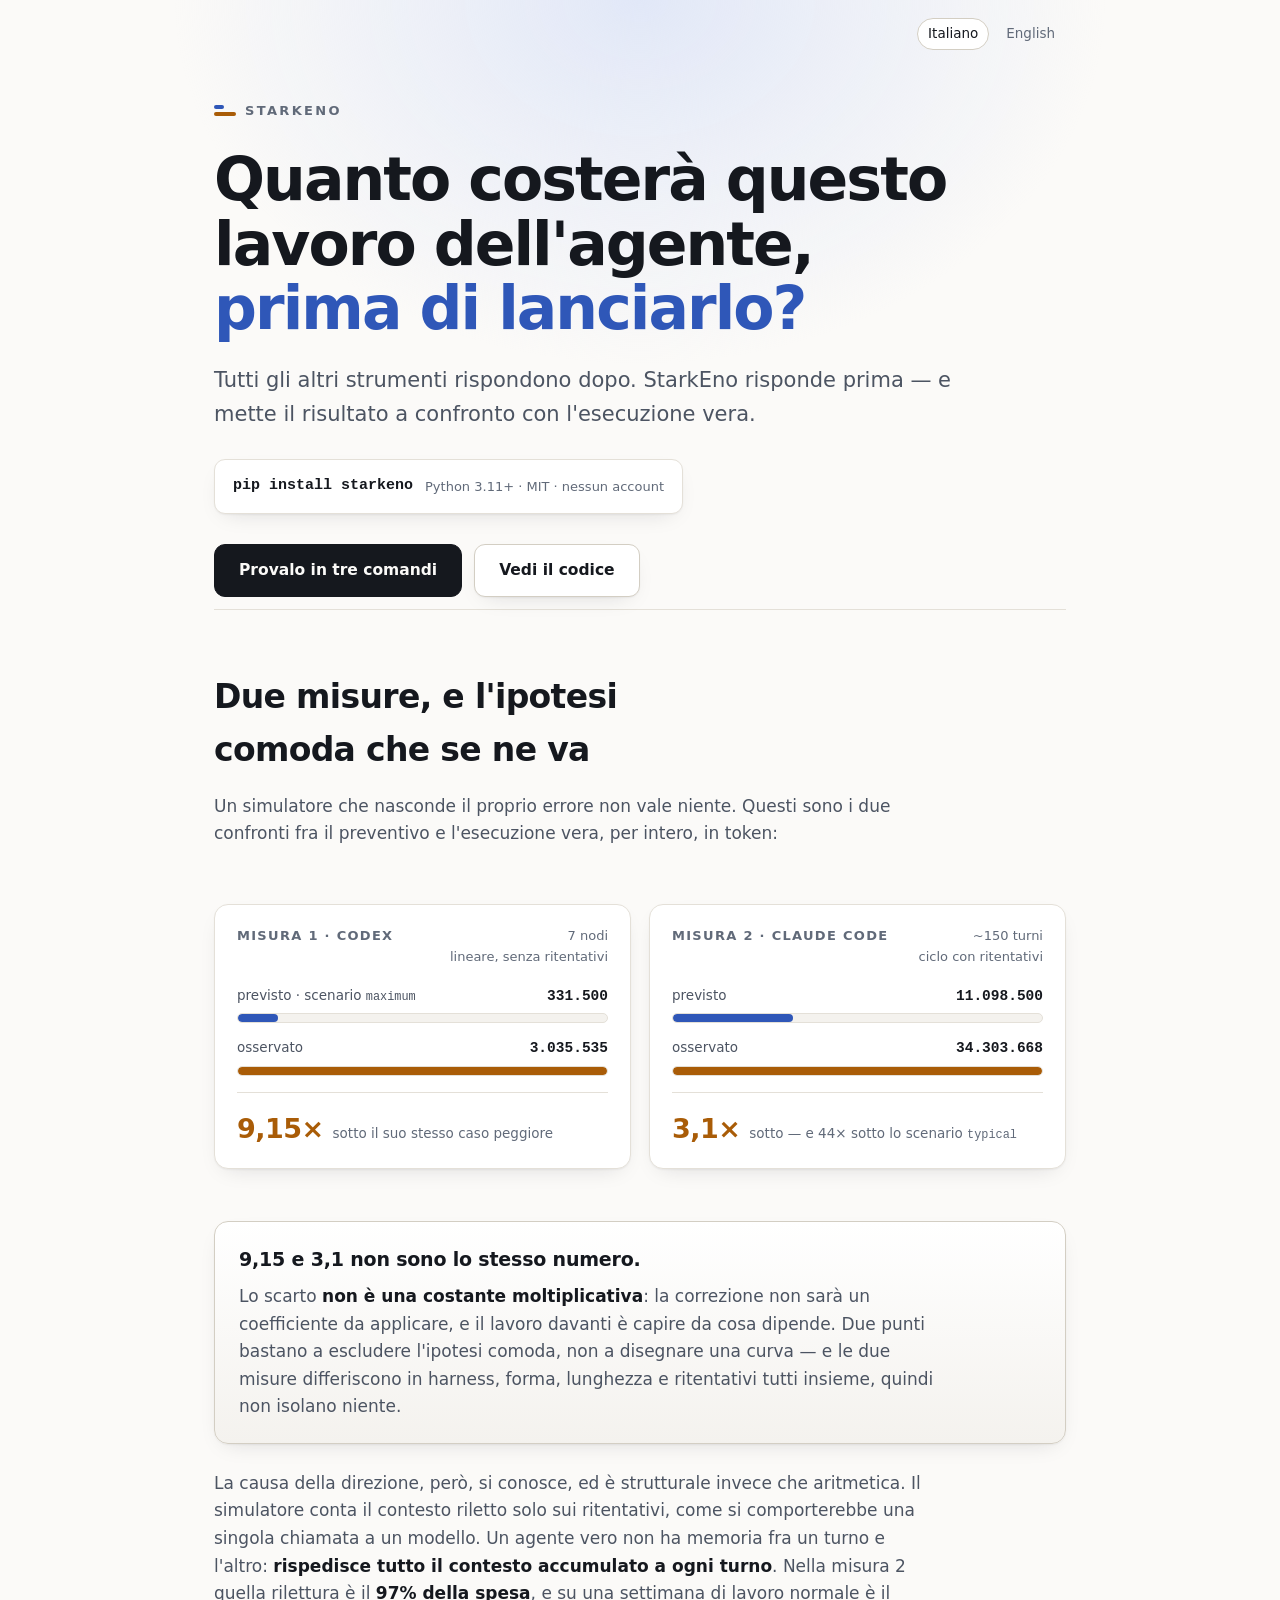
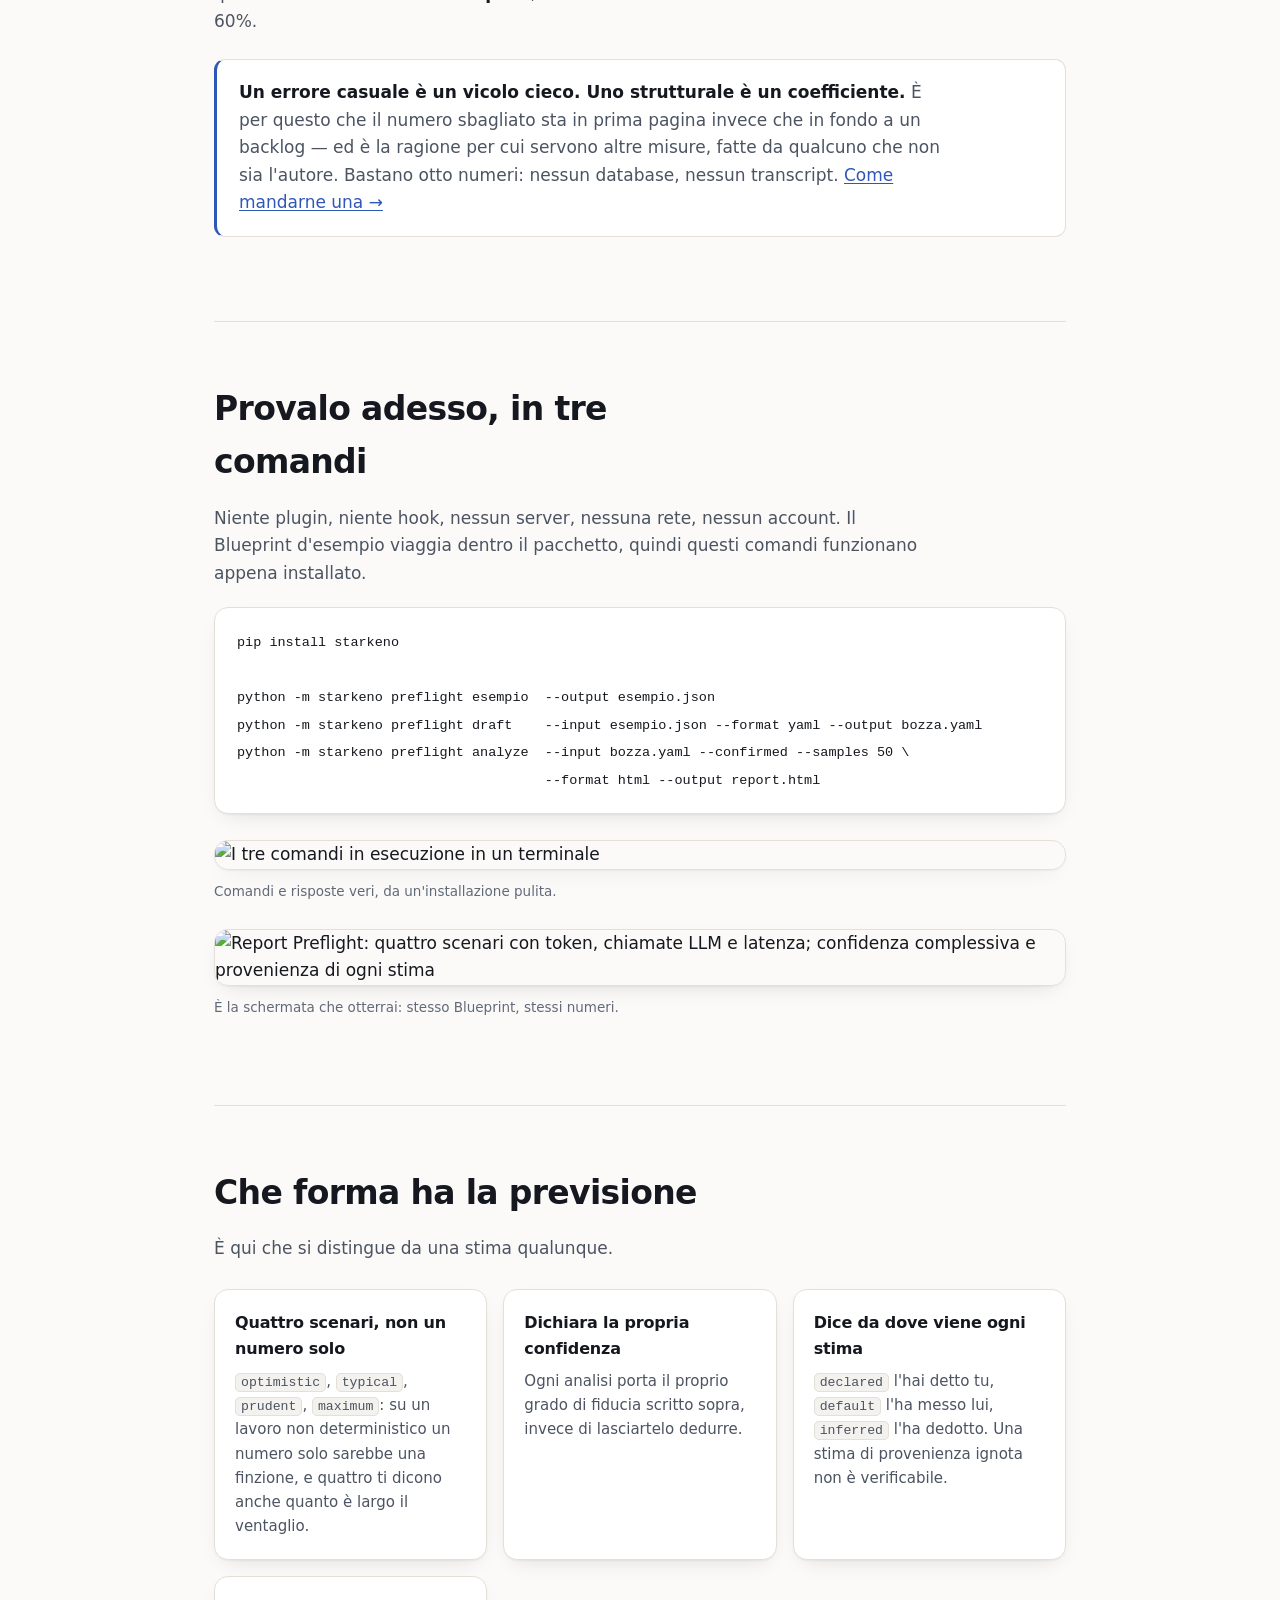
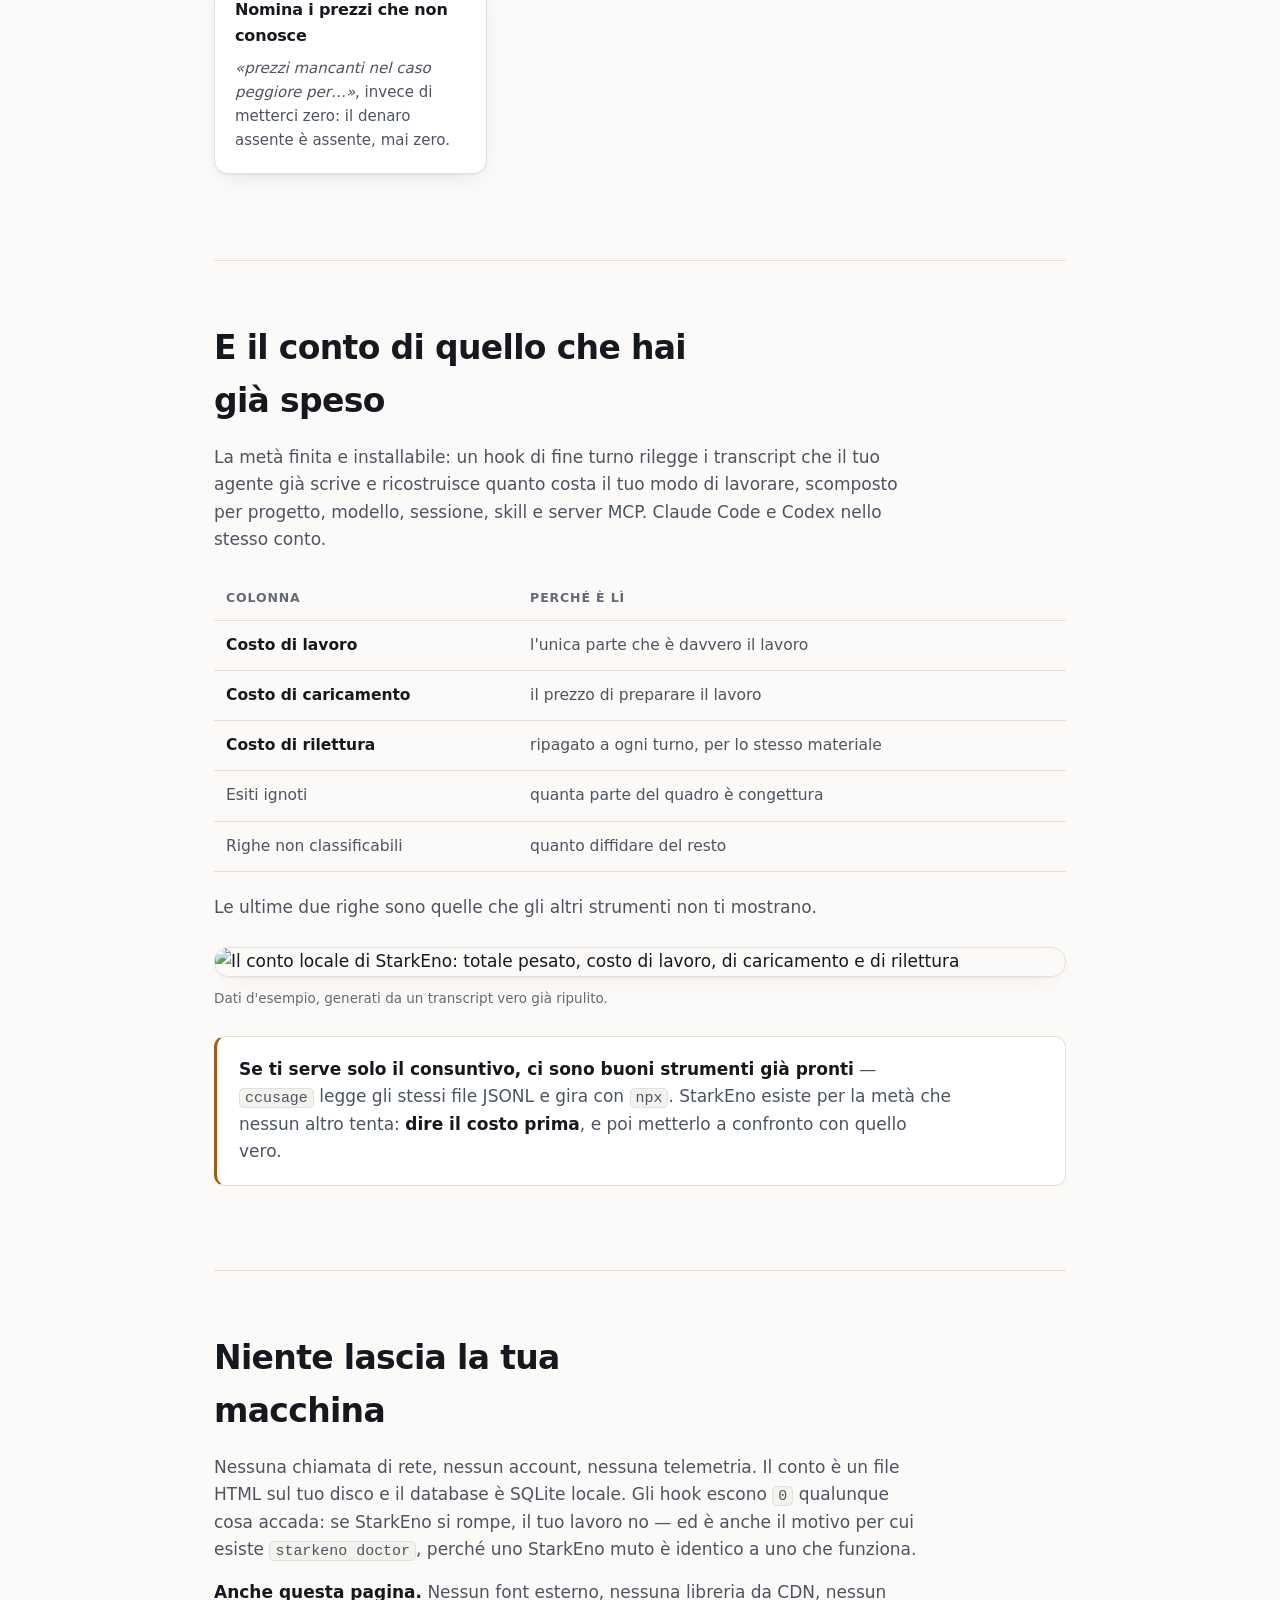
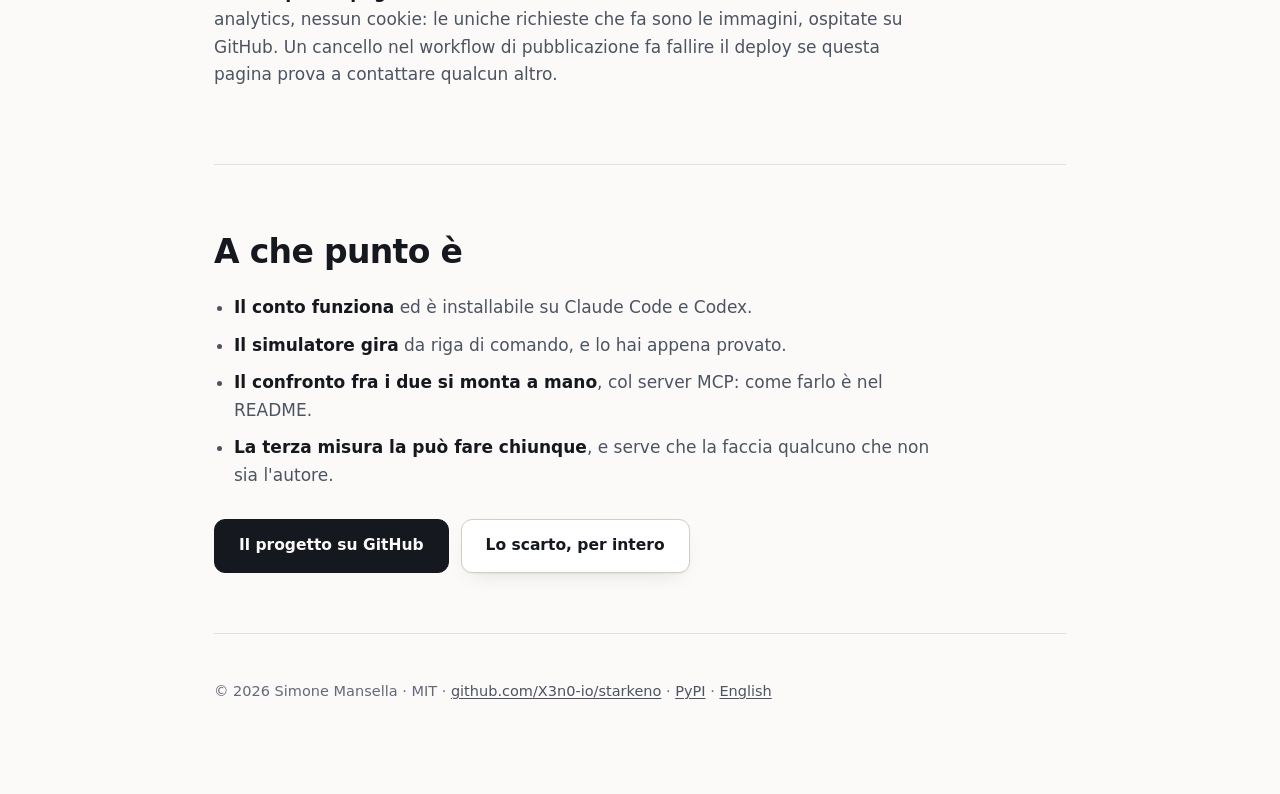
==== commit f28b5883: "docs: il sito dice cosa fa, non cosa rifiuta di fare — e i README sanno di due misure Tre cose, e la" ====
--- a/sito/index.html
+++ b/sito/index.html
@@ -4,7 +4,7 @@
 <meta charset="utf-8">
 <meta name="viewport" content="width=device-width, initial-scale=1">
 <title>StarkEno — quanto costerà, prima di lanciarlo</title>
-<meta name="description" content="Simula quanto costerà un lavoro con Claude Code o Codex prima di lanciarlo, e tiene il conto locale di quanto è costato davvero. Due misure, 9,15× e 3,1× di errore, pubblicate. Tutto sulla tua macchina.">
+<meta name="description" content="Simula quanto costerà un lavoro con Claude Code o Codex prima di lanciarlo, e tiene il conto locale di quanto è costato davvero. Quattro scenari, confidenza dichiarata, provenienza di ogni stima. Tutto sulla tua macchina.">
 <link rel="canonical" href="https://x3n0-io.github.io/starkeno/">
 <link rel="alternate" hreflang="it" href="https://x3n0-io.github.io/starkeno/">
 <link rel="alternate" hreflang="en" href="https://x3n0-io.github.io/starkeno/en/">
@@ -21,11 +21,11 @@
 <meta property="og:url" content="https://x3n0-io.github.io/starkeno/">
 <meta property="og:site_name" content="StarkEno">
 <meta property="og:title" content="StarkEno — quanto costerà, prima di lanciarlo">
-<meta property="og:description" content="Un simulatore di costo per agenti di coding che pubblica di quanto ha sbagliato: 9,15× sulla prima misura, 3,1× sulla seconda. Tutto locale.">
+<meta property="og:description" content="Dice quanto costerà un lavoro con un agente di coding prima di lanciarlo, e confronta la stima con l'esecuzione vera. Tutto locale: niente rete, niente account.">
 <meta property="og:image" content="https://raw.githubusercontent.com/X3n0-io/starkeno/main/docs/immagini/anteprima-social.png">
 <meta name="twitter:card" content="summary_large_image">
 <meta name="twitter:title" content="StarkEno — quanto costerà, prima di lanciarlo">
-<meta name="twitter:description" content="Un simulatore di costo per agenti di coding che pubblica di quanto ha sbagliato: 9,15× sulla prima misura, 3,1× sulla seconda. Tutto locale.">
+<meta name="twitter:description" content="Dice quanto costerà un lavoro con un agente di coding prima di lanciarlo, e confronta la stima con l'esecuzione vera. Tutto locale: niente rete, niente account.">
 <meta name="twitter:image" content="https://raw.githubusercontent.com/X3n0-io/starkeno/main/docs/immagini/anteprima-social.png">
 </head>
 <body>
@@ -43,8 +43,8 @@
   </div>
   <h1>Quanto costerà questo lavoro dell'agente, <em>prima di lanciarlo?</em></h1>
   <p class="sottotitolo">
-    Tutti gli altri strumenti rispondono dopo. StarkEno prova a rispondere prima — e
-    pubblica di quanto ha sbagliato.
+    Tutti gli altri strumenti rispondono dopo. StarkEno risponde prima — e mette il
+    risultato a confronto con l'esecuzione vera.
   </p>
   <div class="installa">
     <code>pip install starkeno</code>
@@ -155,18 +155,19 @@
 </section>
 
 <section id="rifiuta">
-  <h2>Guarda cosa si rifiuta di fare</h2>
-  <p>È la parte che lo distingue da una stima qualunque.</p>
+  <h2>Che forma ha la previsione</h2>
+  <p>È qui che si distingue da una stima qualunque.</p>
   <div class="schede">
     <div class="scheda">
-      <h3>Non ti dà un numero</h3>
-      <p>Dà quattro scenari — <code>optimistic</code>, <code>typical</code>,
-         <code>prudent</code>, <code>maximum</code> — perché una stima singola su un
-         lavoro non deterministico è una finzione.</p>
+      <h3>Quattro scenari, non un numero solo</h3>
+      <p><code>optimistic</code>, <code>typical</code>, <code>prudent</code>,
+         <code>maximum</code>: su un lavoro non deterministico un numero solo sarebbe una
+         finzione, e quattro ti dicono anche quanto è largo il ventaglio.</p>
     </div>
     <div class="scheda">
       <h3>Dichiara la propria confidenza</h3>
-      <p>Nell'esempio è <code>low</code>, e lo scrive invece di lasciartelo dedurre.</p>
+      <p>Ogni analisi porta il proprio grado di fiducia scritto sopra, invece di
+         lasciartelo dedurre.</p>
     </div>
     <div class="scheda">
       <h3>Dice da dove viene ogni stima</h3>
@@ -175,8 +176,8 @@
          verificabile.</p>
     </div>
     <div class="scheda">
-      <h3>Nomina quello che non sa valorizzare</h3>
-      <p>Invece di metterci zero: <em>«prezzi mancanti nel caso peggiore per…»</em>. Il
+      <h3>Nomina i prezzi che non conosce</h3>
+      <p><em>«prezzi mancanti nel caso peggiore per…»</em>, invece di metterci zero: il
          denaro assente è assente, mai zero.</p>
     </div>
   </div>
@@ -208,11 +209,10 @@
 
   <div class="nota onesta">
     <p>
-      <strong>Su questa metà, qualcun altro fa meglio.</strong> <code>ccusage</code> legge
-      gli stessi file JSONL, gira con <code>npx</code> senza installare niente, e ha alle
-      spalle migliaia di persone. Se ti serve solo il consuntivo, usa quello. StarkEno
-      esiste per la metà che nessun altro tenta: <strong>dire il costo prima</strong>, e
-      poi confrontarlo con quello vero.
+      <strong>Se ti serve solo il consuntivo, ci sono buoni strumenti già pronti</strong>
+      — <code>ccusage</code> legge gli stessi file JSONL e gira con <code>npx</code>.
+      StarkEno esiste per la metà che nessun altro tenta: <strong>dire il costo
+      prima</strong>, e poi metterlo a confronto con quello vero.
     </p>
   </div>
 </section>
@@ -235,17 +235,14 @@
 </section>
 
 <section id="stato">
-  <h2>A che punto è, senza giri di parole</h2>
+  <h2>A che punto è</h2>
   <ul>
     <li><strong>Il conto funziona</strong> ed è installabile su Claude Code e Codex.</li>
     <li><strong>Il simulatore gira</strong> da riga di comando, e lo hai appena provato.</li>
-    <li><strong>Il confronto fra i due non è spedito</strong>: i tool MCP esistono ma il
-        plugin non li registra, e il server va montato a mano. Il progetto non spedisce
-        ciò che non ha misurato.</li>
-    <li><strong>Preflight non legge ancora la prosa</strong>: analizza Blueprint già
-        strutturati.</li>
-    <li><strong>Due misure, fatte dall'autore.</strong> Serve la terza, e serve da
-        qualcun altro.</li>
+    <li><strong>Il confronto fra i due si monta a mano</strong>, col server MCP: come
+        farlo è nel README.</li>
+    <li><strong>La terza misura la può fare chiunque</strong>, e serve che la faccia
+        qualcuno che non sia l'autore.</li>
   </ul>
   <div class="cta">
     <a class="bottone primario" href="https://github.com/X3n0-io/starkeno">Il progetto su GitHub</a>
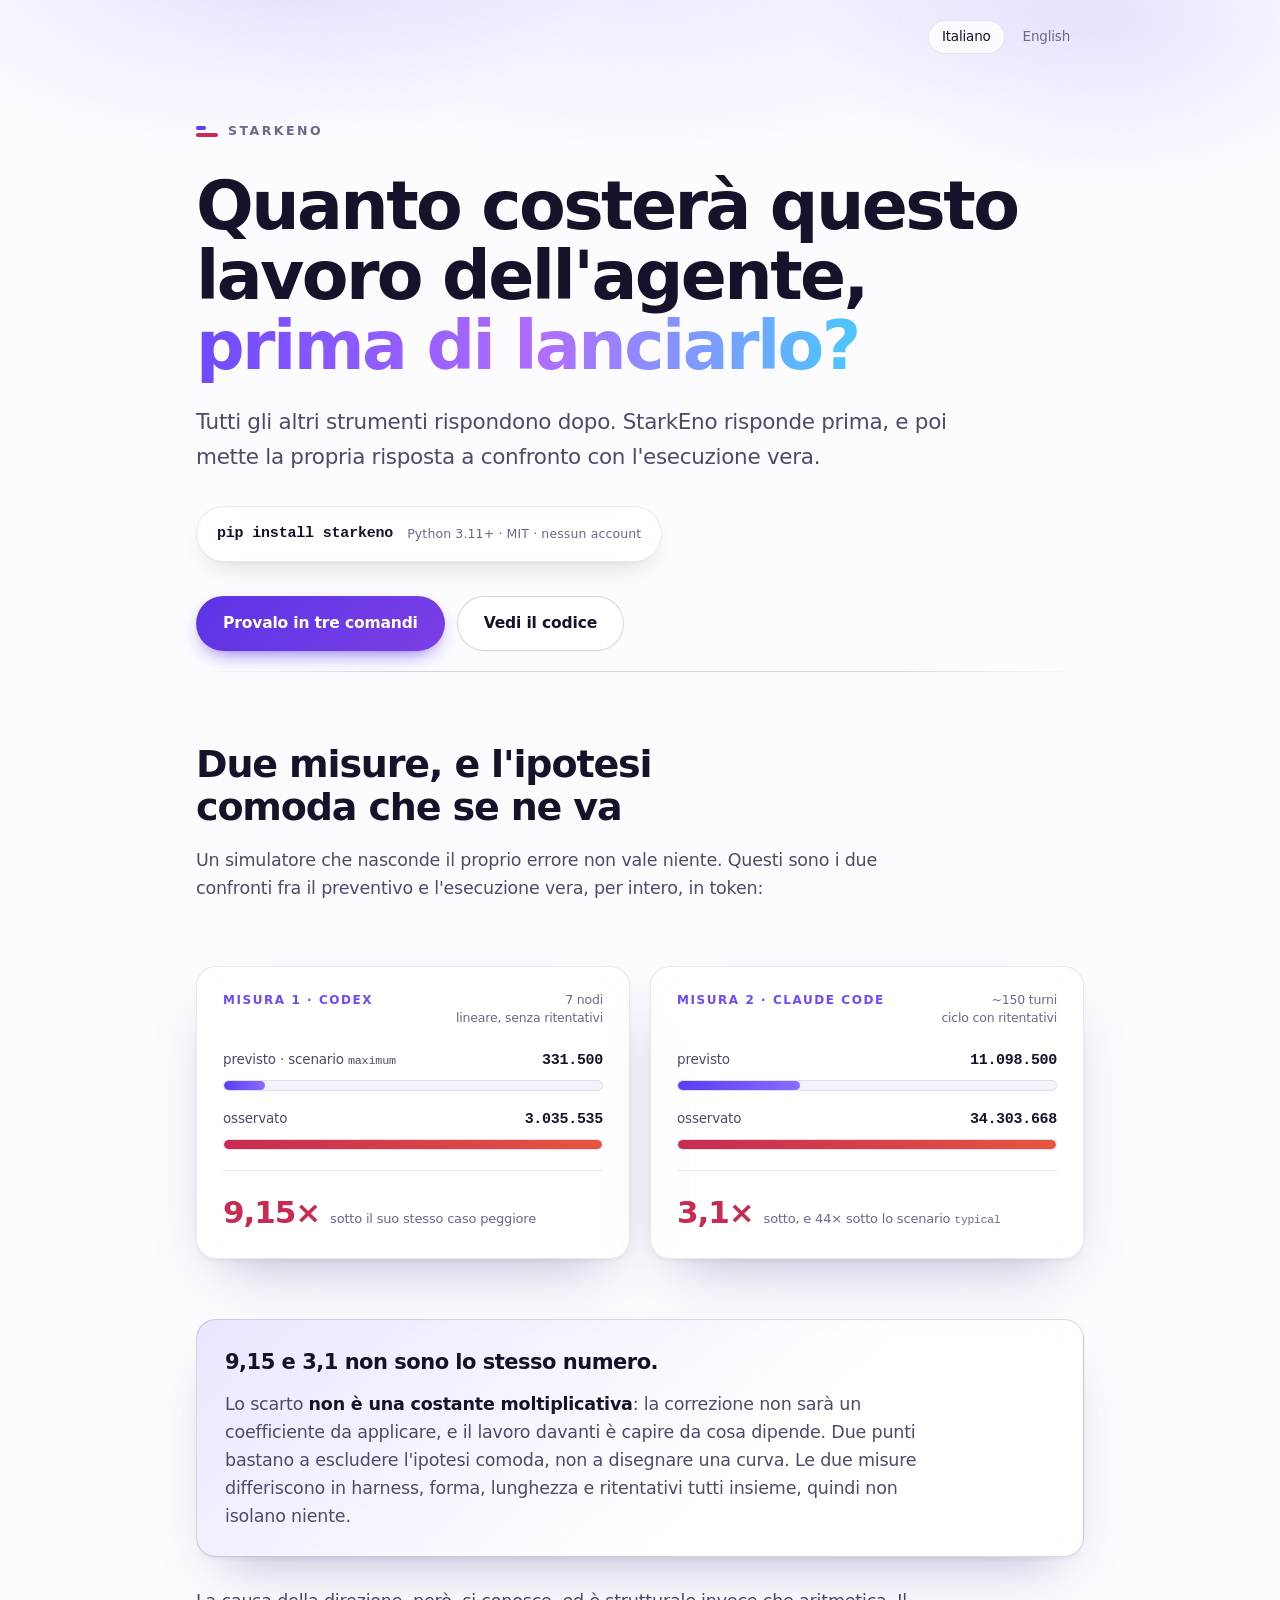
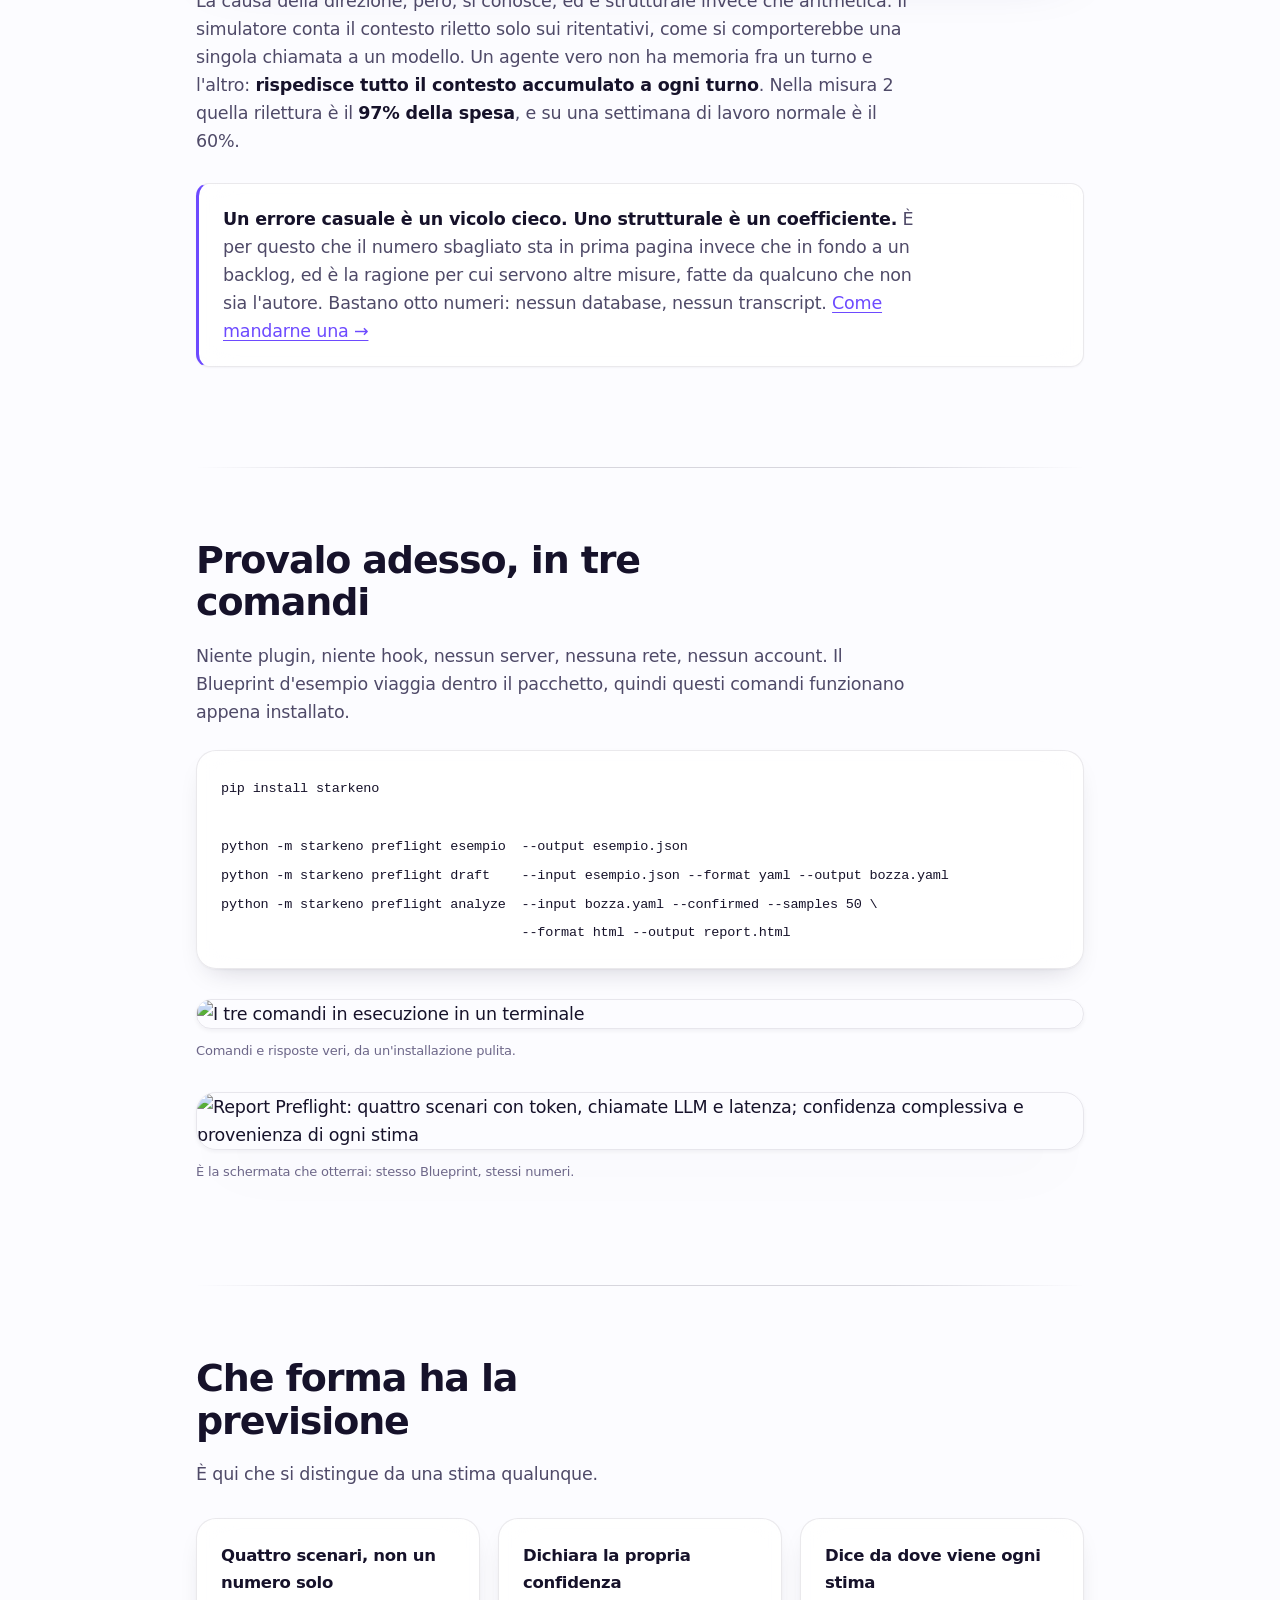
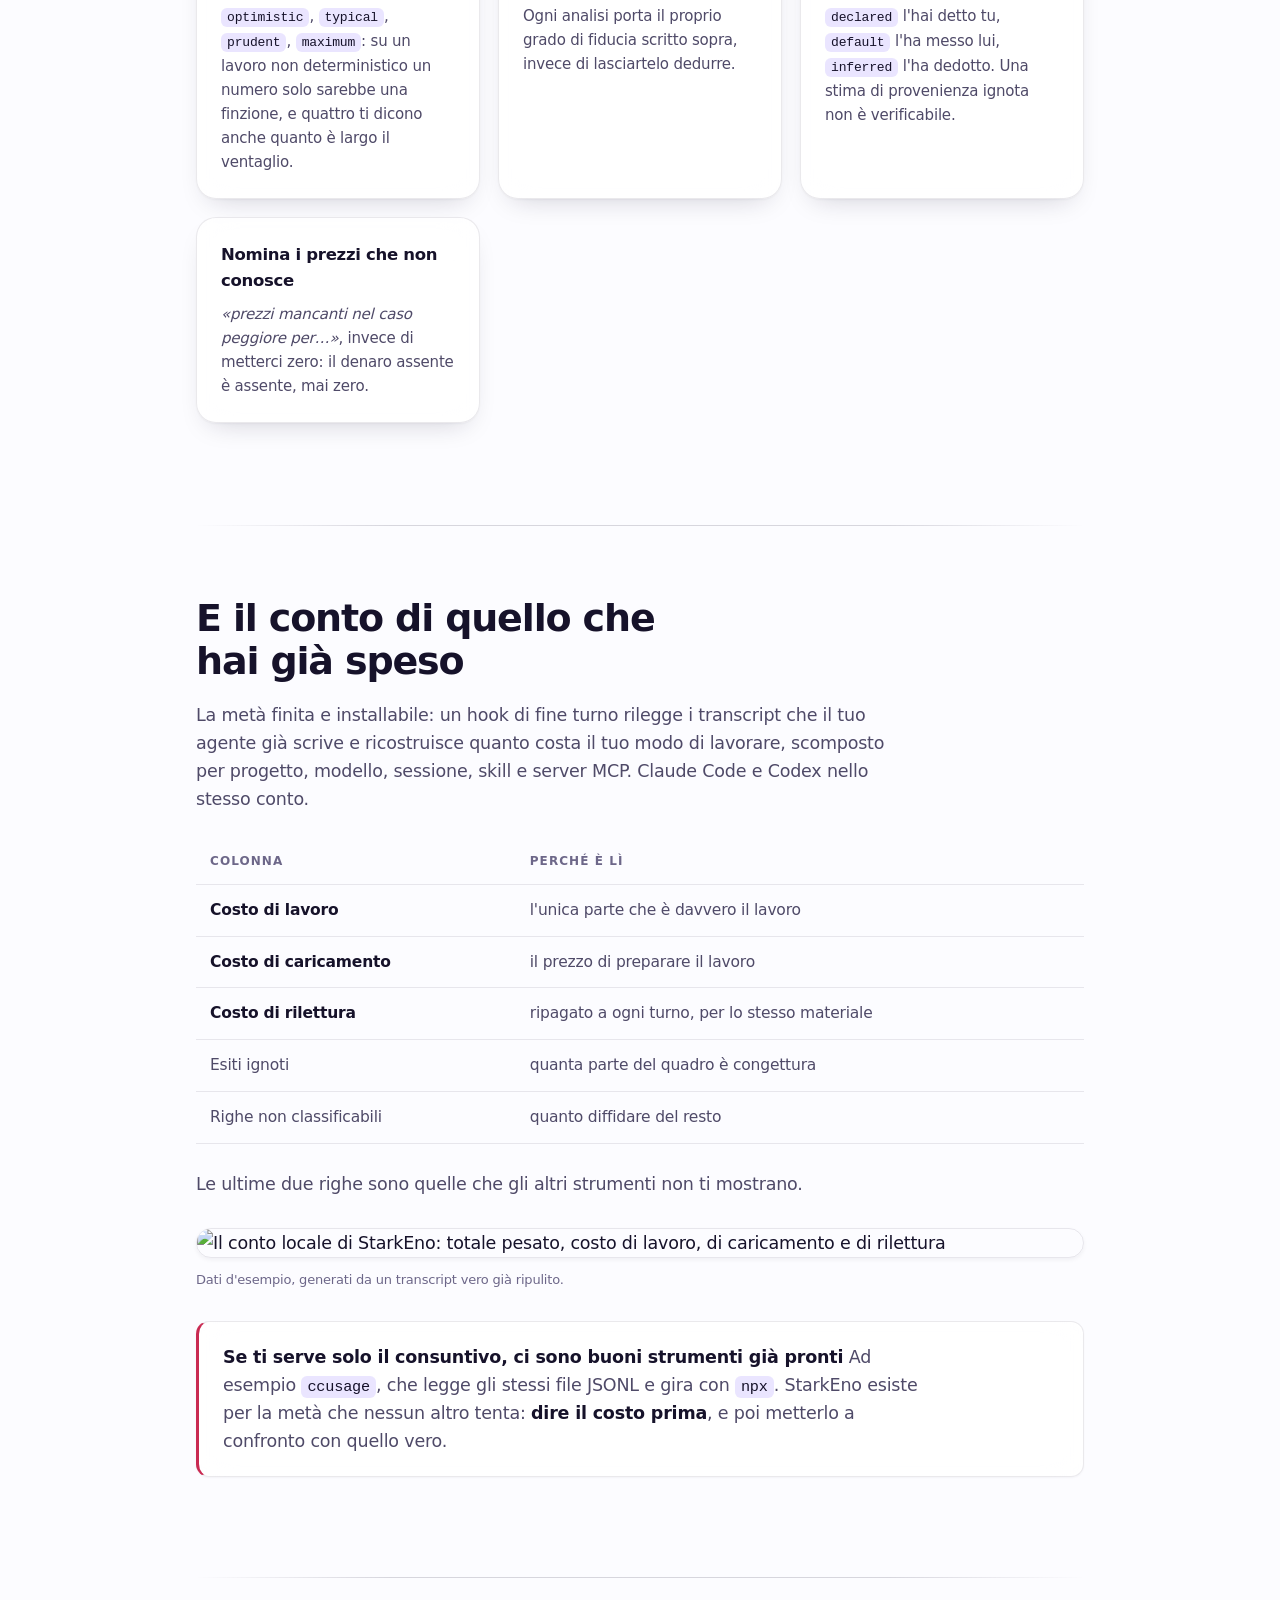
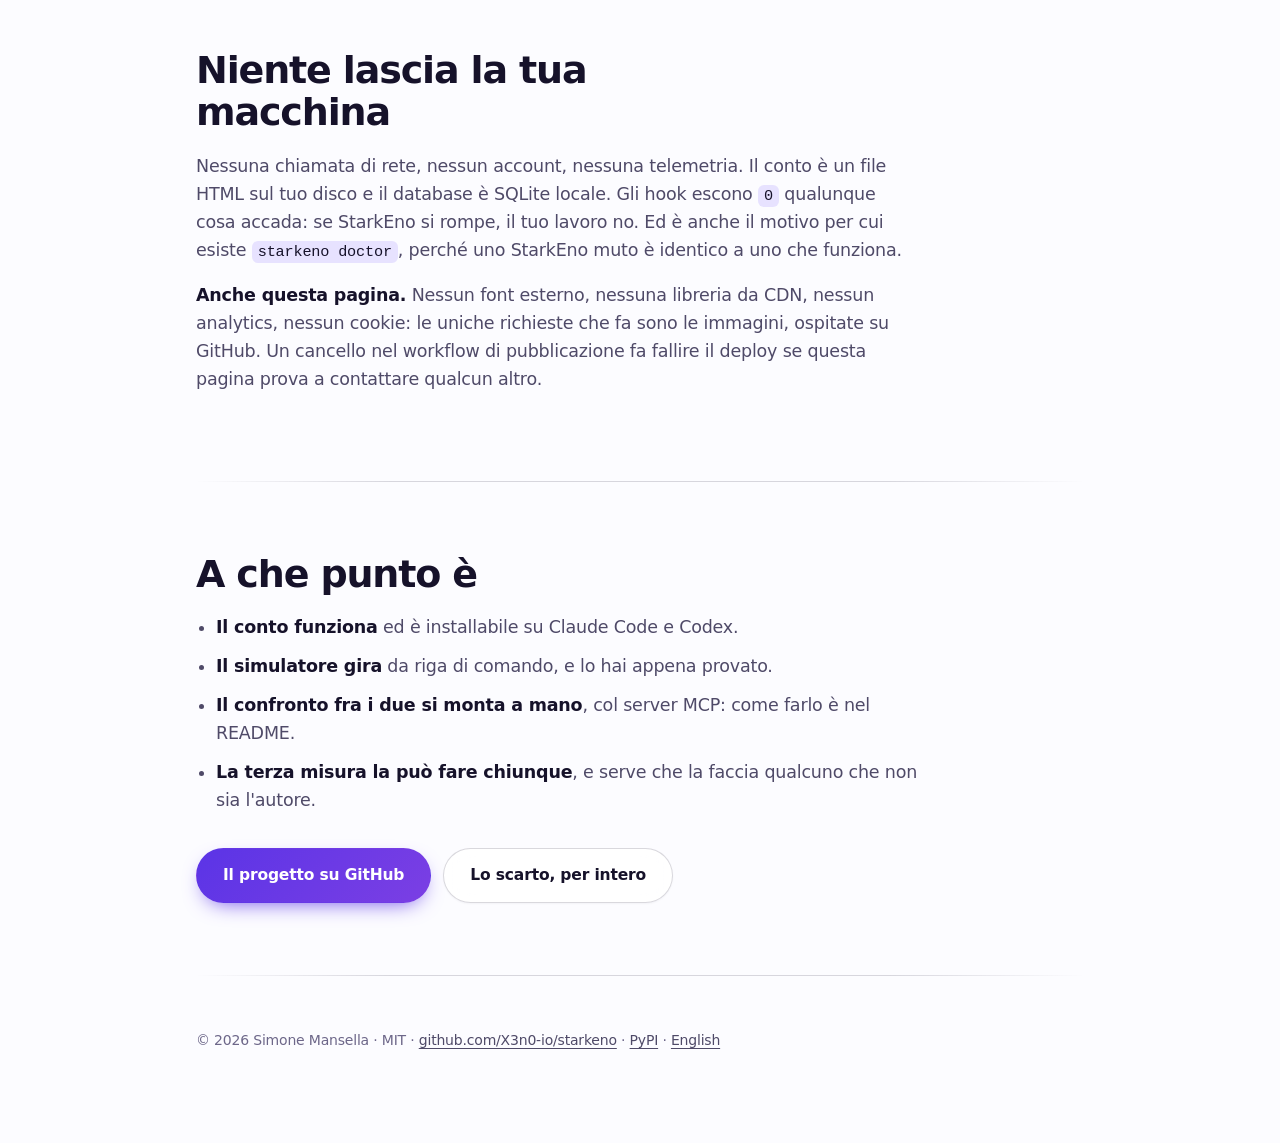
==== commit e89f6942: "feat: il sito prende un aspetto suo, viola e nero spazio Prima era grigio e corretto, cioe' indistin" ====
--- a/sito/index.html
+++ b/sito/index.html
@@ -10,8 +10,8 @@
 <link rel="alternate" hreflang="en" href="https://x3n0-io.github.io/starkeno/en/">
 <link rel="icon" href="favicon.svg" type="image/svg+xml">
 <link rel="stylesheet" href="stile.css">
-<meta name="theme-color" content="#0d0f13" media="(prefers-color-scheme: dark)">
-<meta name="theme-color" content="#fbfaf8" media="(prefers-color-scheme: light)">
+<meta name="theme-color" content="#08060f" media="(prefers-color-scheme: dark)">
+<meta name="theme-color" content="#fcfcff" media="(prefers-color-scheme: light)">
 
 <!-- Anteprima quando il link viene incollato in una comunità. L'immagine sta su GitHub:
      nessun host nuovo, e chi apre la pagina non chiede niente a nessun altro. -->
@@ -43,8 +43,8 @@
   </div>
   <h1>Quanto costerà questo lavoro dell'agente, <em>prima di lanciarlo?</em></h1>
   <p class="sottotitolo">
-    Tutti gli altri strumenti rispondono dopo. StarkEno risponde prima — e mette il
-    risultato a confronto con l'esecuzione vera.
+    Tutti gli altri strumenti rispondono dopo. StarkEno risponde prima, e poi mette la
+    propria risposta a confronto con l'esecuzione vera.
   </p>
   <div class="installa">
     <code>pip install starkeno</code>
@@ -93,7 +93,7 @@
         <div class="riga"><span class="et">osservato</span><span class="nu">34.303.668</span></div>
         <div class="traccia"><div class="riempi reale" style="width:100%"></div></div>
       </div>
-      <figcaption class="esito"><b>3,1×</b> <span>sotto — e 44× sotto lo scenario <code>typical</code></span></figcaption>
+      <figcaption class="esito"><b>3,1×</b> <span>sotto, e 44× sotto lo scenario <code>typical</code></span></figcaption>
     </figure>
   </div>
 
@@ -102,7 +102,7 @@
     <p>
       Lo scarto <strong>non è una costante moltiplicativa</strong>: la correzione non sarà
       un coefficiente da applicare, e il lavoro davanti è capire da cosa dipende. Due punti
-      bastano a escludere l'ipotesi comoda, non a disegnare una curva — e le due misure
+      bastano a escludere l'ipotesi comoda, non a disegnare una curva. Le due misure
       differiscono in harness, forma, lunghezza e ritentativi tutti insieme, quindi non
       isolano niente.
     </p>
@@ -121,7 +121,7 @@
     <p>
       <strong>Un errore casuale è un vicolo cieco. Uno strutturale è un coefficiente.</strong>
       È per questo che il numero sbagliato sta in prima pagina invece che in fondo a un
-      backlog — ed è la ragione per cui servono altre misure, fatte da qualcuno che non sia
+      backlog, ed è la ragione per cui servono altre misure, fatte da qualcuno che non sia
       l'autore. Bastano otto numeri: nessun database, nessun transcript.
       <a href="https://github.com/X3n0-io/starkeno/blob/main/docs/lo-scarto-9x.md">Come mandarne una →</a>
     </p>
@@ -210,7 +210,7 @@
   <div class="nota onesta">
     <p>
       <strong>Se ti serve solo il consuntivo, ci sono buoni strumenti già pronti</strong>
-      — <code>ccusage</code> legge gli stessi file JSONL e gira con <code>npx</code>.
+      Ad esempio <code>ccusage</code>, che legge gli stessi file JSONL e gira con <code>npx</code>.
       StarkEno esiste per la metà che nessun altro tenta: <strong>dire il costo
       prima</strong>, e poi metterlo a confronto con quello vero.
     </p>
@@ -222,7 +222,7 @@
   <p>
     Nessuna chiamata di rete, nessun account, nessuna telemetria. Il conto è un file HTML
     sul tuo disco e il database è SQLite locale. Gli hook escono <code>0</code> qualunque
-    cosa accada: se StarkEno si rompe, il tuo lavoro no — ed è anche il motivo per cui
+    cosa accada: se StarkEno si rompe, il tuo lavoro no. Ed è anche il motivo per cui
     esiste <code>starkeno doctor</code>, perché uno StarkEno muto è identico a uno che
     funziona.
   </p>
--- a/sito/stile.css
+++ b/sito/stile.css
@@ -2,274 +2,393 @@
  *
  * Nessuna richiesta a terzi: font di sistema, zero CDN, zero analytics, zero webfont.
  * Un sito che traccia chi lo legge smentirebbe la promessa che il progetto fa a chi lo
- * installa, e il cancello in `.github/workflows/pages.yml` fa fallire il deploy se
- * questa regola viene violata — anche da un `url()` dentro questo file.
+ * installa, e `scripts/verifica_sito.py` fa fallire il deploy se questa regola viene
+ * violata, anche da un `url()` dentro questo file.
  *
- * Due colori portano tutto il significato e non vanno usati per decorare:
- *   --stima  (freddo)  = quello che StarkEno aveva previsto
- *   --reale  (caldo)   = quello che è costato davvero
+ * Tutta la decorazione e' fatta con gradienti: nessuna immagine di sfondo, nessun font
+ * scaricato, nessuno script. Il peso della pagina resta quello del testo.
+ *
+ * Due colori portano il significato e non vanno usati per decorare:
+ *   --stima  (viola)  = quello che StarkEno aveva previsto
+ *   --reale  (caldo)  = quello che e' costato davvero
+ * Il viola e' anche il colore del marchio, quindi la decorazione usa --brand-*, che sono
+ * variabili diverse di proposito: se un giorno il marchio cambia, il grafico non mente.
  */
 
 :root {
-  --fondo:      #fbfaf8;
-  --fondo-alt:  #f4f2ee;
-  --carta:      #ffffff;
-  --bordo:      #e4e0d8;
-  --bordo-net:  #d3cec3;
-  --testo:      #15181e;
-  --tenue:      #4c5462;
-  --debole:     #616a79;   /* 5,3:1 sul fondo chiaro: sotto questo le didascalie non passano AA */
-  --stima:      #2f57b8;
-  --stima-tenue:#dbe3f7;
-  --reale:      #a95c07;
-  --reale-tenue:#f7e6cf;
-  --accento:    #2f57b8;
-  --ombra:      0 1px 2px rgba(20,24,32,.05), 0 8px 24px -12px rgba(20,24,32,.18);
-  --raggio:     14px;
+  color-scheme: light dark;
+
+  --fondo:       #fcfcff;
+  --fondo-alt:   #f4f3fb;
+  --carta:       rgba(255, 255, 255, .78);
+  --carta-piena: #ffffff;
+  --bordo:       rgba(23, 18, 46, .09);
+  --bordo-net:   rgba(23, 18, 46, .16);
+  --testo:       #16122a;
+  --tenue:       #4f4a68;
+  --debole:      #6d6789;
+
+  --stima:       #5b3df5;
+  --stima-2:     #8b6bff;
+  --reale:       #c92a52;
+  --reale-2:     #e8543f;
+
+  --brand:       #6d4aff;
+  --brand-soft:  rgba(109, 74, 255, .14);
+  --brand-2:     #b06cff;
+  --brand-3:     #4ac9ff;
+
+  --ombra-s: 0 1px 2px rgba(23, 18, 46, .04);
+  --ombra-m: 0 1px 2px rgba(23, 18, 46, .04), 0 12px 28px -14px rgba(23, 18, 46, .22);
+  --ombra-l: 0 2px 4px rgba(23, 18, 46, .05), 0 28px 60px -28px rgba(43, 22, 110, .35);
+
+  /* Il bottone pieno non segue il tema: il bianco sopra il viola chiaro scendeva a
+     3,3:1, sotto lo standard AA. Questi due sono fissi e stanno a 5,7:1 e 6,9:1. */
+  --bottone-a: #5b34e6;
+  --bottone-b: #7b3fe4;
+
+  --raggio:   20px;
+  --raggio-s: 13px;
+  --stelle:   transparent;
 }
 
 @media (prefers-color-scheme: dark) {
   :root {
-    --fondo:      #0d0f13;
-    --fondo-alt:  #12151b;
-    --carta:      #14171d;
-    --bordo:      #232833;
-    --bordo-net:  #333a48;
-    --testo:      #f2f4f8;
-    --tenue:      #b3bccb;
-    --debole:     #838e9f;
-    --stima:      #86a9f9;
-    --stima-tenue:#1b2436;
-    --reale:      #f0a95f;
-    --reale-tenue:#2a2115;
-    --accento:    #9dbaff;
-    --ombra:      0 1px 2px rgba(0,0,0,.3), 0 10px 30px -14px rgba(0,0,0,.7);
+    --fondo:       #08060f;
+    --fondo-alt:   #0f0c1c;
+    --carta:       rgba(23, 19, 41, .62);
+    --carta-piena: #15112a;
+    --bordo:       rgba(168, 150, 255, .14);
+    --bordo-net:   rgba(168, 150, 255, .26);
+    --testo:       #f4f2ff;
+    --tenue:       #b9b3d6;
+    --debole:      #8d87ac;
+
+    --stima:       #a78bfa;
+    --stima-2:     #cbb6ff;
+    --reale:       #ff9e64;
+    --reale-2:     #ff6f91;
+
+    --brand:       #9b7bff;
+    --brand-soft:  rgba(155, 123, 255, .18);
+    --brand-2:     #c88bff;
+    --brand-3:     #63d5ff;
+
+    --ombra-s: 0 1px 2px rgba(0, 0, 0, .4);
+    --ombra-m: 0 1px 2px rgba(0, 0, 0, .4), 0 14px 34px -16px rgba(0, 0, 0, .8);
+    --ombra-l: 0 2px 6px rgba(0, 0, 0, .5), 0 34px 70px -30px rgba(0, 0, 0, .9);
+
+    /* Il campo stellare: due griglie di punti sfalsate, disegnate con gradienti. */
+    --stelle: rgba(255, 255, 255, .55);
   }
 }
 
 *, *::before, *::after { margin: 0; padding: 0; box-sizing: border-box; }
 
-html { scroll-behavior: smooth; -webkit-text-size-adjust: 100%; }
+html { -webkit-text-size-adjust: 100%; scroll-behavior: smooth; }
 
 body {
   background: var(--fondo);
   color: var(--testo);
-  line-height: 1.62;
-  font-family: system-ui, -apple-system, BlinkMacSystemFont, "Segoe UI", Roboto,
+  line-height: 1.6;
+  font-family: -apple-system, BlinkMacSystemFont, system-ui, "Segoe UI", Roboto,
                Helvetica, Arial, sans-serif;
-  font-size: 17px;
+  font-size: 17.5px;
+  letter-spacing: -.011em;
   -webkit-font-smoothing: antialiased;
   text-rendering: optimizeLegibility;
 }
 
-.guscio { max-width: 900px; margin: 0 auto; padding: 0 24px; }
-
-a { color: var(--accento); text-decoration-thickness: 1px; text-underline-offset: 2px; }
+/* ---------- il cielo ----------
+   Due strati fissi, quindi non allargano mai il documento e non possono far comparire
+   una barra di scorrimento orizzontale. `fixed` invece di `absolute` e' una scelta, non
+   una scorciatoia: la versione precedente sbordava di proposito e la barra compariva. */
+
+body::before {
+  content: ""; position: fixed; inset: 0; z-index: -2; pointer-events: none;
+  background:
+    radial-gradient(46% 38% at 18% -6%,  var(--brand-soft) 0%, transparent 62%),
+    radial-gradient(38% 32% at 86% 2%,   var(--brand-soft) 0%, transparent 60%),
+    radial-gradient(60% 44% at 50% -12%, var(--brand-soft) 0%, transparent 70%);
+  animation: respira 22s ease-in-out infinite alternate;
+}
+
+body::after {
+  content: ""; position: fixed; inset: 0; z-index: -1; pointer-events: none;
+  opacity: .5;
+  background:
+    radial-gradient(1.1px 1.1px at 12% 18%, var(--stelle) 50%, transparent 51%),
+    radial-gradient(1px 1px   at 34% 62%,  var(--stelle) 50%, transparent 51%),
+    radial-gradient(1.4px 1.4px at 68% 26%, var(--stelle) 50%, transparent 51%),
+    radial-gradient(1px 1px   at 82% 74%,  var(--stelle) 50%, transparent 51%),
+    radial-gradient(1.2px 1.2px at 51% 88%, var(--stelle) 50%, transparent 51%),
+    radial-gradient(1px 1px   at 92% 42%,  var(--stelle) 50%, transparent 51%);
+  background-size: 520px 520px;
+  mask-image: linear-gradient(180deg, #000 0%, transparent 78%);
+}
+
+@keyframes respira {
+  from { transform: translate3d(0, 0, 0) scale(1); }
+  to   { transform: translate3d(0, 22px, 0) scale(1.06); }
+}
+
+.guscio { max-width: 940px; margin: 0 auto; padding: 0 26px; }
+
+a { color: var(--brand); text-decoration-thickness: 1px; text-underline-offset: 3px; }
 a:hover { text-decoration-thickness: 2px; }
 
 /* ---------- barra di lingua ---------- */
 
-.lingua {
-  display: flex; justify-content: flex-end; gap: 6px;
-  padding: 18px 0 0; font-size: 13.5px;
-}
+.lingua { display: flex; justify-content: flex-end; gap: 4px; padding: 20px 0 0; font-size: 13.5px; }
 .lingua a, .lingua span {
-  padding: 4px 10px; border-radius: 999px; text-decoration: none;
-  color: var(--debole); border: 1px solid transparent;
-}
-.lingua .attiva { color: var(--testo); border-color: var(--bordo-net); background: var(--carta); }
+  padding: 5px 13px; border-radius: 999px; text-decoration: none;
+  color: var(--debole); border: 1px solid transparent; transition: color .18s ease;
+}
+.lingua a:hover { color: var(--testo); }
+.lingua .attiva {
+  color: var(--testo); border-color: var(--bordo); background: var(--carta);
+  -webkit-backdrop-filter: blur(14px); backdrop-filter: blur(14px);
+}
 
 /* ---------- testata ---------- */
 
-header { padding: 40px 0 12px; position: relative; }
-
-/* Il bagliore in cima. `fixed` invece di `absolute` di proposito: un elemento fisso non
-   allarga il documento, quindi non puo' far comparire una barra di scorrimento
-   orizzontale su schermi stretti — che e' esattamente quello che faceva prima. */
-body::before {
-  content: ""; position: fixed; top: 0; left: 0; right: 0; height: 520px;
-  background: radial-gradient(52% 100% at 50% 0%, var(--stima-tenue) 0%, transparent 70%);
-  opacity: .8; z-index: -1; pointer-events: none;
-}
+header { padding: 56px 0 20px; }
 
 .marchio {
-  display: inline-flex; align-items: center; gap: 9px;
-  color: var(--debole); font-size: 13px; letter-spacing: .18em;
-  text-transform: uppercase; font-weight: 600; margin-bottom: 26px;
-}
-.marchio .segno { display: inline-flex; flex-direction: column; gap: 3px; }
+  display: inline-flex; align-items: center; gap: 10px;
+  color: var(--debole); font-size: 12.5px; letter-spacing: .2em;
+  text-transform: uppercase; font-weight: 600; margin-bottom: 30px;
+}
+.marchio .segno { display: inline-flex; flex-direction: column; gap: 3.5px; }
 .marchio .segno i { display: block; height: 4px; border-radius: 2px; }
 .marchio .segno i:first-child { width: 10px; background: var(--stima); }
 .marchio .segno i:last-child  { width: 22px; background: var(--reale); }
 
 h1 {
-  font-size: clamp(34px, 6vw, 60px); line-height: 1.08;
-  letter-spacing: -.032em; font-weight: 700; max-width: 19ch;
-}
-h1 em { font-style: normal; color: var(--stima); }
+  font-size: clamp(38px, 6.6vw, 68px); line-height: 1.03;
+  letter-spacing: -.038em; font-weight: 700; max-width: 18ch;
+}
+h1 em {
+  font-style: normal;
+  background: linear-gradient(96deg, var(--brand) 0%, var(--brand-2) 52%, var(--brand-3) 100%);
+  -webkit-background-clip: text; background-clip: text;
+  -webkit-text-fill-color: transparent; color: transparent;
+}
 
 .sottotitolo {
-  margin-top: 22px; font-size: clamp(18px, 2.3vw, 21px);
-  color: var(--tenue); max-width: 58ch;
+  margin-top: 24px; font-size: clamp(18px, 2.2vw, 21.5px);
+  color: var(--tenue); max-width: 56ch; letter-spacing: -.014em;
 }
 
 /* ---------- sezioni e testo ---------- */
 
 h2 {
-  font-size: clamp(24px, 3.4vw, 33px); letter-spacing: -.02em;
-  margin-bottom: 16px; font-weight: 700; max-width: 22ch;
-}
-
-section { padding: 60px 0; border-top: 1px solid var(--bordo); }
-
-p { color: var(--tenue); max-width: 66ch; margin-bottom: 15px; }
-p strong { color: var(--testo); font-weight: 650; }
-
-ul { color: var(--tenue); margin: 0 0 15px 20px; max-width: 66ch; }
-li { margin-bottom: 10px; }
+  font-size: clamp(26px, 3.6vw, 38px); letter-spacing: -.03em;
+  margin-bottom: 18px; font-weight: 700; max-width: 20ch; line-height: 1.12;
+}
+
+section { padding: 72px 0; position: relative; }
+section::before {
+  content: ""; position: absolute; top: 0; left: 0; right: 0; height: 1px;
+  background: linear-gradient(90deg, transparent, var(--bordo-net) 22%, var(--bordo-net) 78%, transparent);
+}
+
+p { color: var(--tenue); max-width: 64ch; margin-bottom: 16px; }
+p strong { color: var(--testo); font-weight: 620; }
+
+ul { color: var(--tenue); margin: 0 0 16px 20px; max-width: 64ch; }
+li { margin-bottom: 11px; }
 li strong { color: var(--testo); }
 
 code {
   font-family: ui-monospace, SFMono-Regular, "SF Mono", Menlo, Consolas, monospace;
-  font-size: .88em;
+  font-size: .87em;
 }
 p code, li code, td code {
-  background: var(--fondo-alt); border: 1px solid var(--bordo);
-  border-radius: 5px; padding: 1px 5px;
+  background: var(--brand-soft); border-radius: 6px; padding: 2px 6px;
+  color: var(--testo);
 }
 
 pre {
   background: var(--carta); border: 1px solid var(--bordo);
-  border-radius: var(--raggio); padding: 20px 22px; overflow-x: auto;
-  margin: 20px 0; box-shadow: var(--ombra);
-}
-pre code { color: var(--testo); line-height: 1.8; font-size: 13.5px; }
-pre .cm { color: var(--debole); }
-
-/* ---------- richiami e bottoni ---------- */
-
-.cta { display: flex; gap: 12px; flex-wrap: wrap; margin-top: 30px; }
+  -webkit-backdrop-filter: blur(18px); backdrop-filter: blur(18px);
+  border-radius: var(--raggio); padding: 22px 24px; overflow-x: auto;
+  margin: 24px 0; box-shadow: var(--ombra-m);
+}
+pre code { color: var(--testo); line-height: 1.85; font-size: 13.5px; }
+
+/* ---------- bottoni e installazione ---------- */
+
+.cta { display: flex; gap: 12px; flex-wrap: wrap; margin-top: 34px; }
 
 .bottone {
-  display: inline-block; padding: 13px 24px; border-radius: 11px;
-  text-decoration: none; font-weight: 620; font-size: 15.5px;
-  border: 1px solid var(--bordo-net); transition: transform .12s ease;
-}
-.bottone:hover { transform: translateY(-1px); text-decoration: none; }
-.primario { background: var(--testo); color: var(--fondo); border-color: var(--testo); }
-.secondario { background: var(--carta); color: var(--testo); box-shadow: var(--ombra); }
+  display: inline-block; padding: 14px 26px; border-radius: 999px;
+  text-decoration: none; font-weight: 600; font-size: 15.5px; letter-spacing: -.01em;
+  border: 1px solid transparent;
+  transition: transform .18s cubic-bezier(.2,.8,.3,1), box-shadow .18s ease;
+}
+.bottone:hover { transform: translateY(-2px); text-decoration: none; }
+.primario {
+  background: linear-gradient(135deg, var(--bottone-a), var(--bottone-b));
+  color: #fff; box-shadow: 0 8px 22px -10px var(--bottone-a);
+}
+.primario:hover { box-shadow: 0 14px 30px -10px var(--bottone-a); }
+.secondario {
+  background: var(--carta); color: var(--testo); border-color: var(--bordo-net);
+  -webkit-backdrop-filter: blur(14px); backdrop-filter: blur(14px);
+  box-shadow: var(--ombra-s);
+}
+.secondario:hover { box-shadow: var(--ombra-m); }
 
 .installa {
-  display: flex; align-items: center; gap: 12px; flex-wrap: wrap;
-  margin-top: 28px; padding: 14px 18px; width: fit-content;
-  background: var(--carta); border: 1px solid var(--bordo);
-  border-radius: 11px; box-shadow: var(--ombra);
-}
-.installa code { font-size: 15px; color: var(--testo); font-weight: 600; }
-.installa .fonte { color: var(--debole); font-size: 13px; }
+  display: flex; align-items: center; gap: 14px; flex-wrap: wrap;
+  margin-top: 32px; padding: 15px 20px; width: fit-content;
+  background: var(--carta); border: 1px solid var(--bordo); border-radius: 999px;
+  -webkit-backdrop-filter: blur(18px); backdrop-filter: blur(18px);
+  box-shadow: var(--ombra-m);
+}
+.installa code { font-size: 15px; color: var(--testo); font-weight: 600; background: none; padding: 0; }
+.installa .fonte { color: var(--debole); font-size: 12.5px; letter-spacing: .01em; }
 
 /* ---------- il confronto: previsto contro osservato ---------- */
 
 .confronti {
-  display: grid; grid-template-columns: repeat(auto-fit, minmax(290px, 1fr));
-  gap: 18px; margin: 30px 0 26px;
+  display: grid; grid-template-columns: repeat(auto-fit, minmax(300px, 1fr));
+  gap: 20px; margin: 34px 0 30px;
 }
 
 .confronto {
   background: var(--carta); border: 1px solid var(--bordo);
-  border-radius: var(--raggio); padding: 20px 22px 18px; box-shadow: var(--ombra);
-}
+  -webkit-backdrop-filter: blur(20px); backdrop-filter: blur(20px);
+  border-radius: var(--raggio); padding: 24px 26px 20px; box-shadow: var(--ombra-l);
+  transition: transform .3s cubic-bezier(.2,.8,.3,1);
+}
+.confronto:hover { transform: translateY(-3px); }
 .confronto .capo {
   display: flex; justify-content: space-between; align-items: baseline;
-  gap: 10px; margin-bottom: 18px;
-}
-.confronto .quale { font-size: 13px; letter-spacing: .1em; text-transform: uppercase;
-                    color: var(--debole); font-weight: 650; }
-.confronto .forma { font-size: 13px; color: var(--debole); text-align: right; }
-
-.barra { display: grid; grid-template-columns: 1fr; gap: 5px; margin-bottom: 14px; }
-.barra .riga { display: flex; justify-content: space-between; align-items: baseline; gap: 10px; }
+  gap: 12px; margin-bottom: 22px;
+}
+.confronto .quale {
+  font-size: 12px; letter-spacing: .13em; text-transform: uppercase;
+  color: var(--brand); font-weight: 700;
+}
+.confronto .forma { font-size: 12.5px; color: var(--debole); text-align: right; line-height: 1.45; }
+
+.barra { display: grid; gap: 7px; margin-bottom: 17px; }
+.barra .riga { display: flex; justify-content: space-between; align-items: baseline; gap: 12px; }
 .barra .et { font-size: 13.5px; color: var(--tenue); }
 .barra .nu {
   font-family: ui-monospace, SFMono-Regular, Menlo, Consolas, monospace;
-  font-size: 14.5px; font-weight: 650; font-variant-numeric: tabular-nums;
-  color: var(--testo);
-}
-.traccia { height: 10px; border-radius: 6px; background: var(--fondo-alt);
-           border: 1px solid var(--bordo); overflow: hidden; }
-.riempi { height: 100%; border-radius: 5px; transform-origin: left center;
-          animation: cresci .9s cubic-bezier(.2,.8,.3,1) both; }
-.riempi.stima { background: var(--stima); }
-.riempi.reale { background: var(--reale); animation-delay: .12s; }
+  font-size: 15px; font-weight: 600; font-variant-numeric: tabular-nums;
+  color: var(--testo); letter-spacing: -.02em;
+}
+.traccia {
+  height: 11px; border-radius: 999px; background: var(--fondo-alt);
+  border: 1px solid var(--bordo); overflow: hidden;
+}
+.riempi {
+  height: 100%; border-radius: 999px; transform-origin: left center;
+  animation: cresci 1.05s cubic-bezier(.2,.85,.25,1) both;
+}
+/* Le due barre restano in due famiglie di colore separate. La versione precedente le
+   faceva sfumare entrambe nel viola del marchio, e a colpo d'occhio finivano uguali:
+   la decorazione stava mangiandosi il significato. */
+.riempi.stima {
+  background: linear-gradient(90deg, var(--stima), var(--stima-2));
+  box-shadow: 0 0 16px -4px var(--stima);
+}
+.riempi.reale {
+  background: linear-gradient(90deg, var(--reale), var(--reale-2));
+  box-shadow: 0 0 16px -4px var(--reale);
+  animation-delay: .14s;
+}
 
 @keyframes cresci { from { transform: scaleX(0); } to { transform: scaleX(1); } }
-@media (prefers-reduced-motion: reduce) {
-  .riempi { animation: none; }
-  .bottone { transition: none; }
-  html { scroll-behavior: auto; }
-}
 
 .confronto .esito {
-  margin-top: 16px; padding-top: 14px; border-top: 1px solid var(--bordo);
-  display: flex; align-items: baseline; gap: 9px;
+  margin-top: 20px; padding-top: 17px; border-top: 1px solid var(--bordo);
+  display: flex; align-items: baseline; gap: 10px; flex-wrap: wrap;
 }
 .confronto .esito b {
-  font-size: 27px; font-weight: 700; color: var(--reale);
-  font-variant-numeric: tabular-nums; letter-spacing: -.02em;
-}
-.confronto .esito span { font-size: 13.5px; color: var(--debole); }
+  font-size: 31px; font-weight: 700; color: var(--reale);
+  font-variant-numeric: tabular-nums; letter-spacing: -.035em;
+}
+.confronto .esito span { font-size: 13px; color: var(--debole); }
 
 .verdetto {
-  background: linear-gradient(180deg, var(--carta), var(--fondo-alt));
+  background:
+    linear-gradient(140deg, var(--brand-soft), transparent 62%),
+    var(--carta);
   border: 1px solid var(--bordo-net); border-radius: var(--raggio);
-  padding: 22px 24px; margin: 26px 0; box-shadow: var(--ombra);
+  -webkit-backdrop-filter: blur(20px); backdrop-filter: blur(20px);
+  padding: 26px 28px; margin: 30px 0; box-shadow: var(--ombra-l);
 }
 .verdetto p:last-child { margin-bottom: 0; }
 .verdetto .titolo {
-  font-size: 19px; font-weight: 700; color: var(--testo);
-  margin-bottom: 8px; letter-spacing: -.01em;
+  font-size: 21px; font-weight: 700; color: var(--testo);
+  margin-bottom: 10px; letter-spacing: -.024em;
 }
 
 /* ---------- schede, tabelle, immagini ---------- */
 
-.schede { display: grid; grid-template-columns: repeat(auto-fit, minmax(240px, 1fr));
-          gap: 16px; margin: 26px 0; }
-.scheda { background: var(--carta); border: 1px solid var(--bordo);
-          border-radius: var(--raggio); padding: 20px; box-shadow: var(--ombra); }
-.scheda h3 { font-size: 16px; font-weight: 680; margin-bottom: 7px; letter-spacing: -.01em; }
+.schede { display: grid; grid-template-columns: repeat(auto-fit, minmax(250px, 1fr)); gap: 18px; margin: 30px 0; }
+.scheda {
+  background: var(--carta); border: 1px solid var(--bordo);
+  -webkit-backdrop-filter: blur(18px); backdrop-filter: blur(18px);
+  border-radius: var(--raggio); padding: 24px; box-shadow: var(--ombra-m);
+  transition: transform .3s cubic-bezier(.2,.8,.3,1);
+}
+.scheda:hover { transform: translateY(-3px); }
+.scheda h3 { font-size: 16.5px; font-weight: 650; margin-bottom: 8px; letter-spacing: -.018em; }
 .scheda p { font-size: 15px; margin-bottom: 0; }
 
-table { width: 100%; border-collapse: collapse; margin: 22px 0; font-size: 15.5px; }
-th, td { text-align: left; padding: 12px 12px; border-bottom: 1px solid var(--bordo); }
-th { color: var(--debole); font-weight: 650; font-size: 12.5px;
-     text-transform: uppercase; letter-spacing: .07em; }
+table { width: 100%; border-collapse: collapse; margin: 26px 0; font-size: 15.5px; }
+th, td { text-align: left; padding: 13px 14px; border-bottom: 1px solid var(--bordo); }
+th { color: var(--debole); font-weight: 650; font-size: 12px; text-transform: uppercase; letter-spacing: .09em; }
 td { color: var(--tenue); }
 td strong { color: var(--testo); }
 
-figure { margin: 26px 0; }
-img { width: 100%; border-radius: var(--raggio); border: 1px solid var(--bordo);
-      display: block; box-shadow: var(--ombra); }
-figcaption { color: var(--debole); font-size: 13.5px; margin-top: 11px; }
+figure { margin: 30px 0; }
+img {
+  width: 100%; border-radius: var(--raggio); border: 1px solid var(--bordo);
+  display: block; box-shadow: var(--ombra-l);
+}
+figcaption { color: var(--debole); font-size: 13px; margin-top: 12px; }
 
 .nota {
   background: var(--carta); border: 1px solid var(--bordo);
-  border-left: 3px solid var(--stima); border-radius: 11px;
-  padding: 19px 22px; margin: 24px 0;
+  -webkit-backdrop-filter: blur(18px); backdrop-filter: blur(18px);
+  border-left: 3px solid var(--brand); border-radius: var(--raggio-s);
+  padding: 21px 24px; margin: 28px 0; box-shadow: var(--ombra-s);
 }
 .nota p:last-child { margin-bottom: 0; }
-
 .onesta { border-left-color: var(--reale); }
 
 footer {
-  padding: 46px 0 76px; border-top: 1px solid var(--bordo);
-  color: var(--debole); font-size: 14.5px;
+  padding: 54px 0 84px; position: relative;
+  color: var(--debole); font-size: 14px;
+}
+footer::before {
+  content: ""; position: absolute; top: 0; left: 0; right: 0; height: 1px;
+  background: linear-gradient(90deg, transparent, var(--bordo-net) 22%, var(--bordo-net) 78%, transparent);
 }
 footer a { color: var(--tenue); }
 footer p { color: var(--debole); }
 
+/* ---------- adattamenti ---------- */
+
 @media (max-width: 560px) {
   body { font-size: 16.5px; }
-  header { padding-top: 26px; }
-  section { padding: 46px 0; }
-  .installa { width: 100%; }
-}
+  header { padding-top: 34px; }
+  section { padding: 54px 0; }
+  .installa { width: 100%; border-radius: var(--raggio-s); }
+  .confronto, .scheda { padding: 20px; }
+}
+
+@media (prefers-reduced-motion: reduce) {
+  html { scroll-behavior: auto; }
+  .riempi { animation: none; }
+  body::before { animation: none; }
+  .bottone, .confronto, .scheda { transition: none; }
+  .bottone:hover, .confronto:hover, .scheda:hover { transform: none; }
+}
